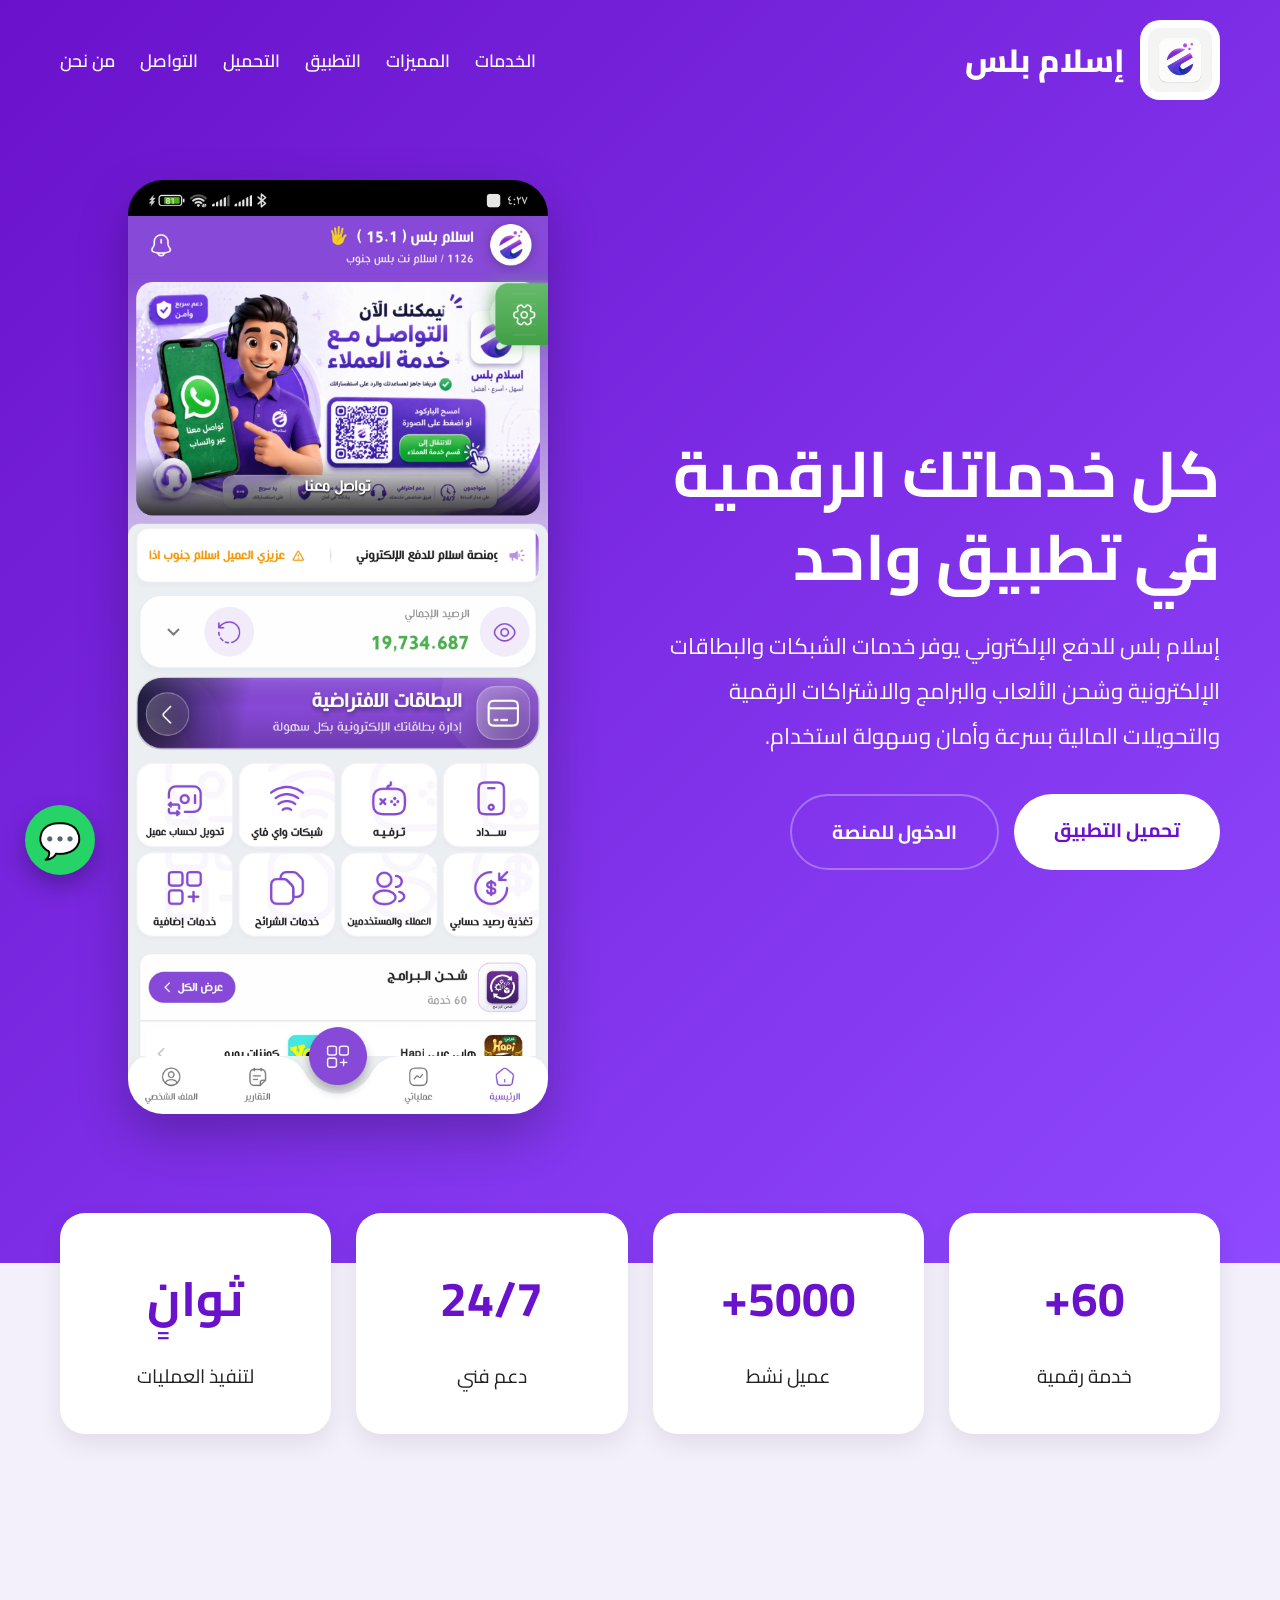
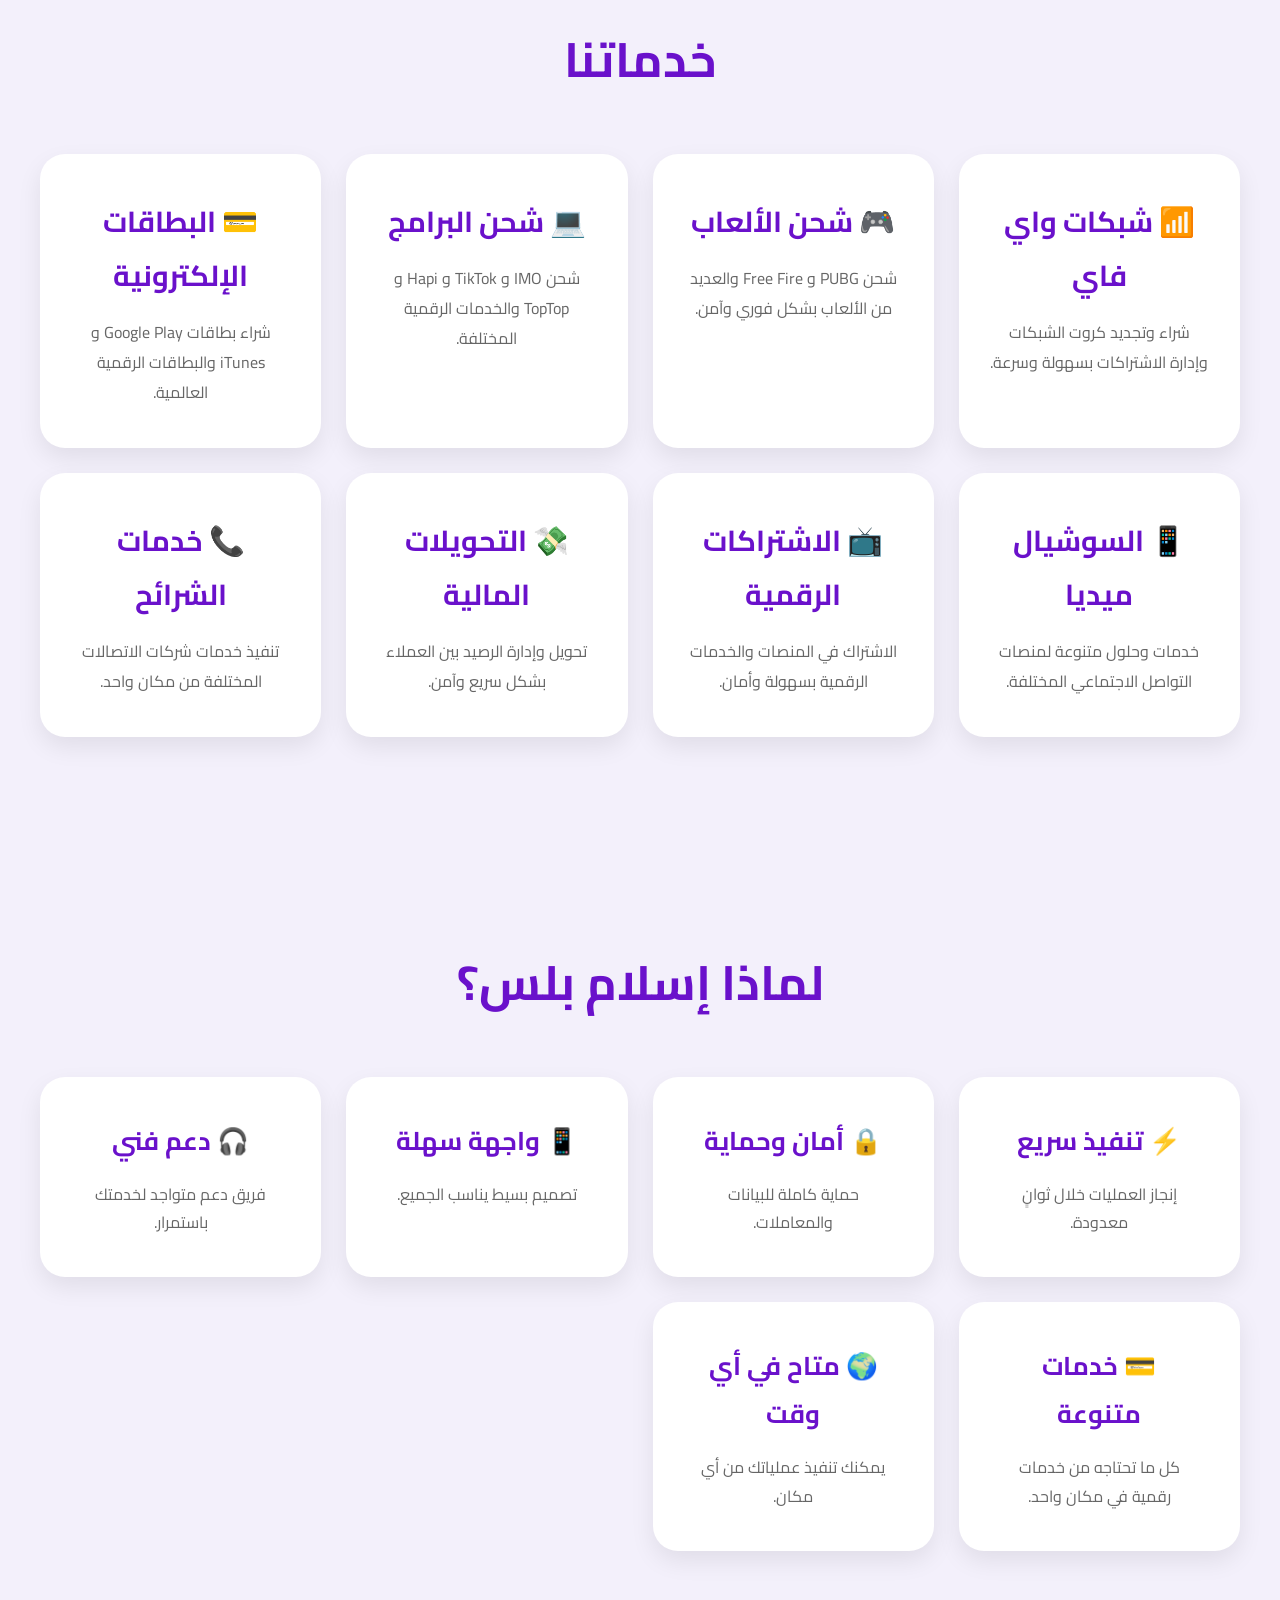
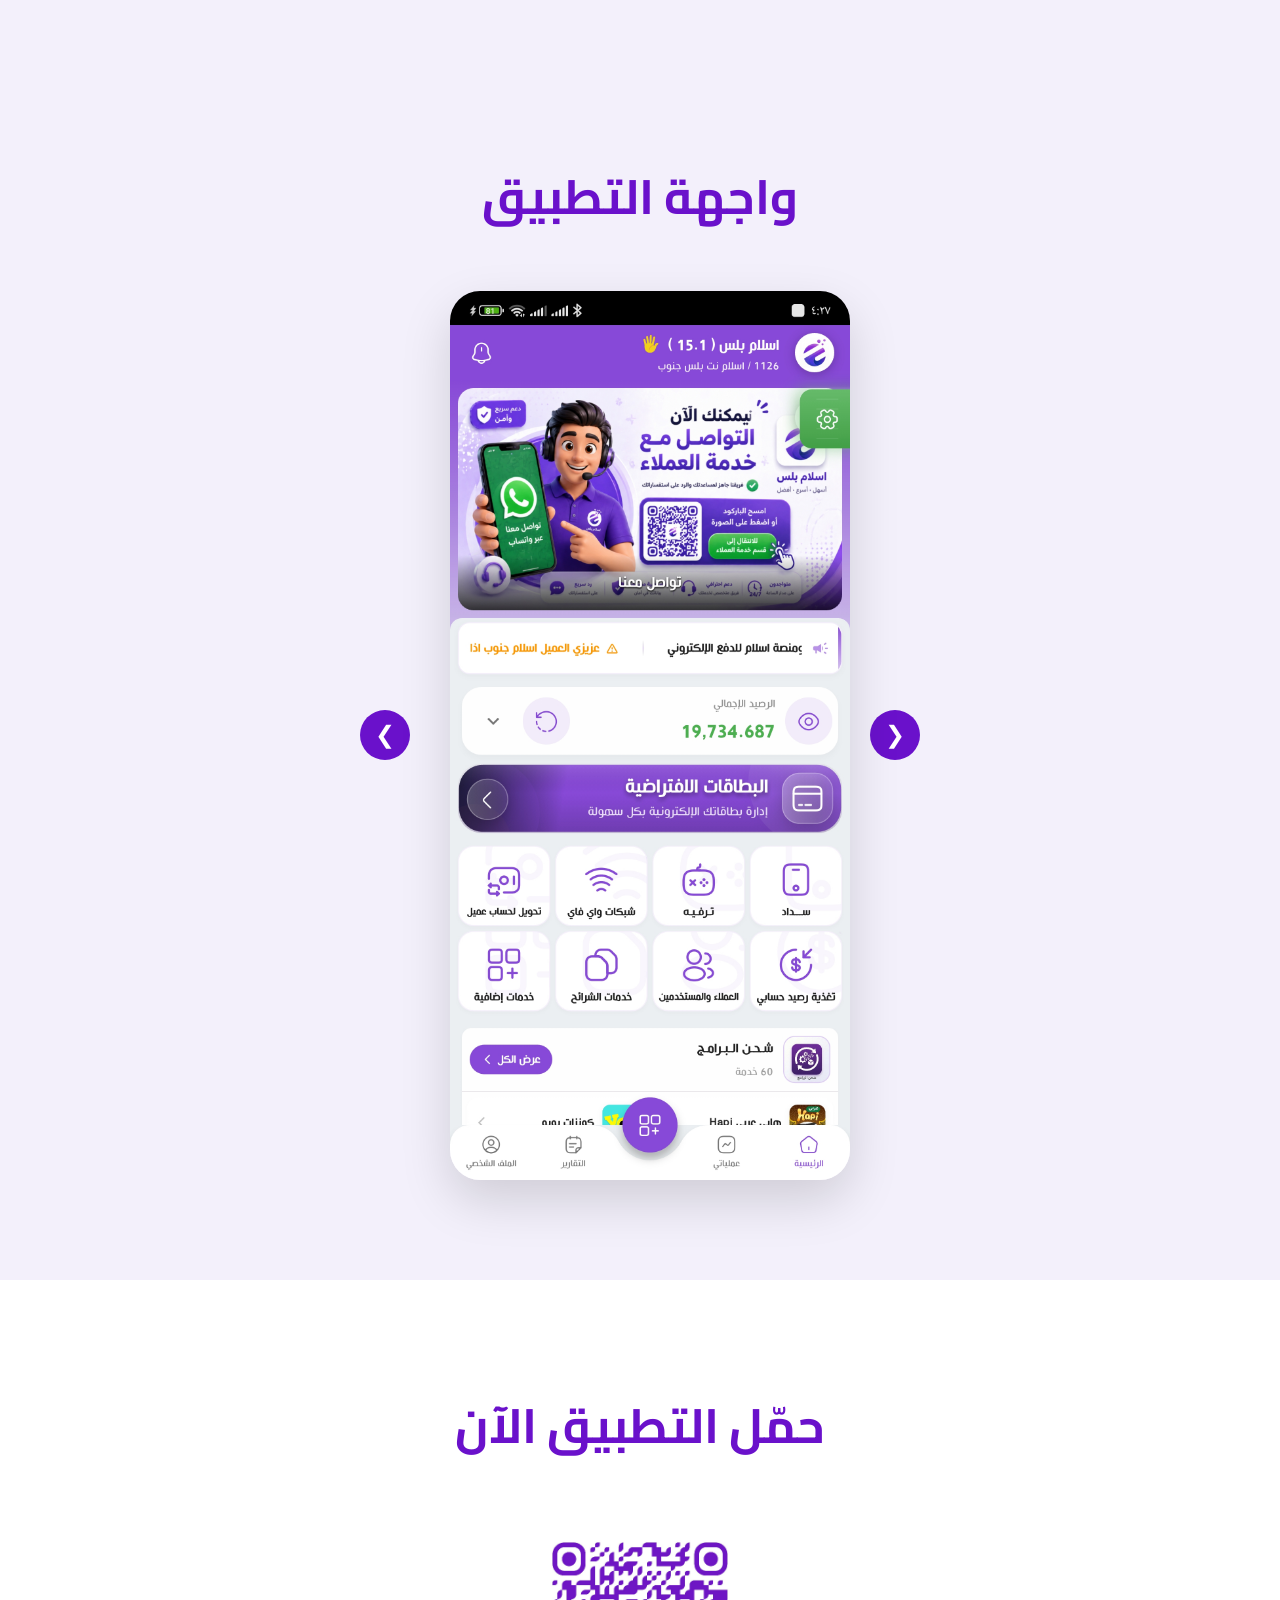
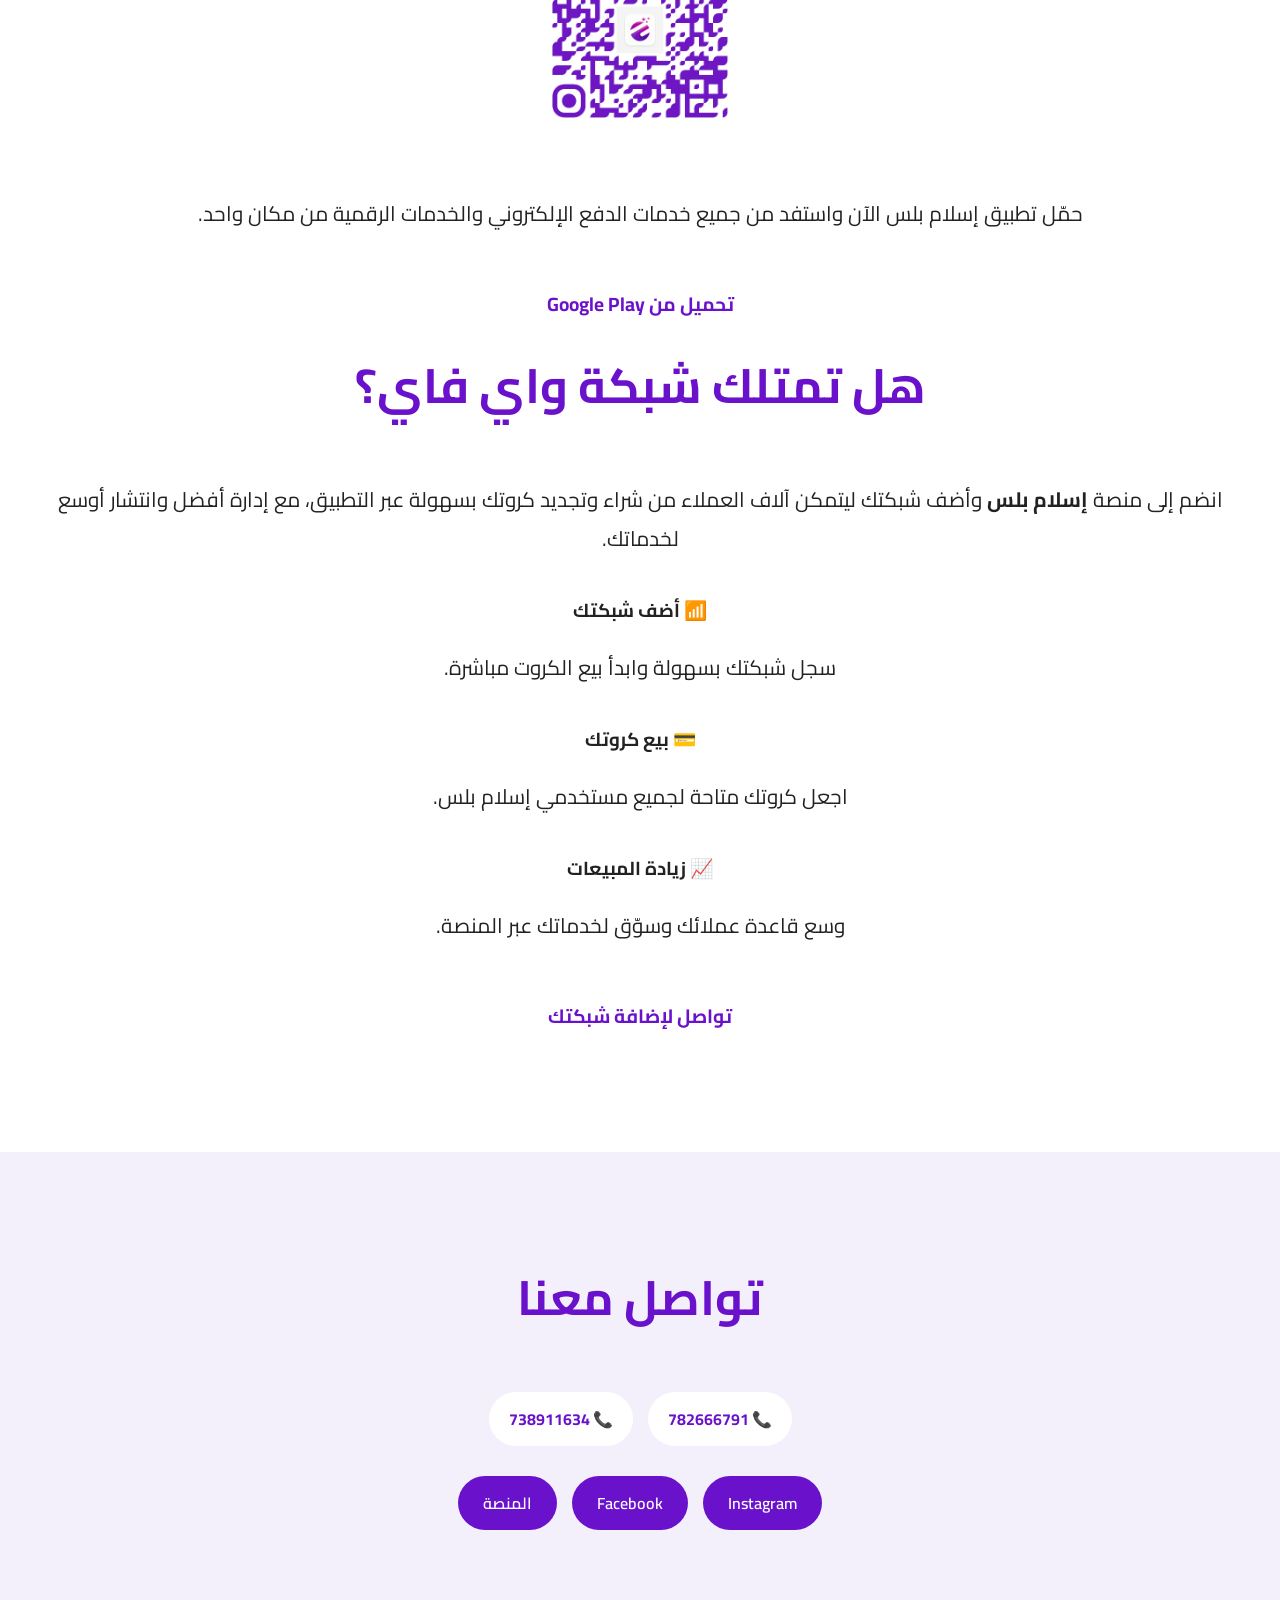
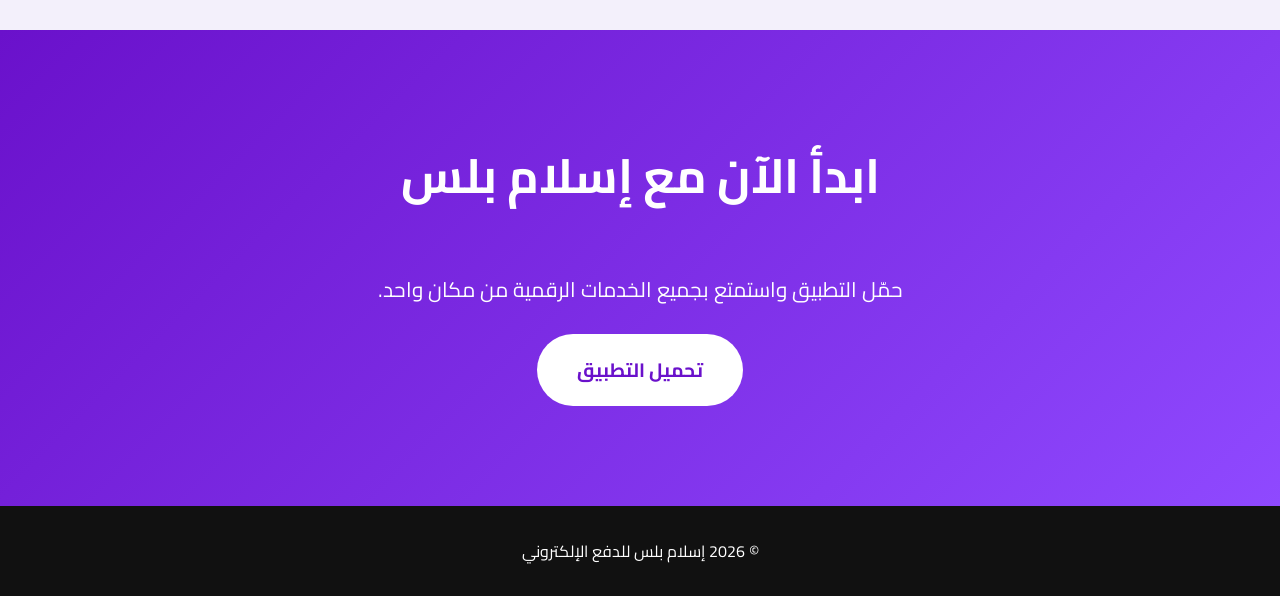
==== index.html @ 2eaf003a "Update index.html" ====
<!DOCTYPE html>
<html lang="ar" dir="rtl">

<head>

<meta charset="UTF-8">
<meta name="viewport" content="width=device-width, initial-scale=1.0">

<meta name="google-site-verification" content="VQF9m-vHKJ9sPBl_N6Oh6SOyro02t8KzLReoBAQgeXg" />

<title>إسلام بلس | الدفع الإلكتروني وشحن الألعاب والبطاقات الإلكترونية في اليمن</title>

<meta name="description" content="إسلام بلس للدفع الإلكتروني - تطبيق متكامل يوفر خدمات الدفع الإلكتروني، شحن الألعاب، البطاقات الإلكترونية، الواي فاي، الاشتراكات الرقمية، والتحويلات المالية بسرعة وأمان في اليمن.">

<meta name="keywords" content="إسلام بلس, اسلام بلس, الدفع الإلكتروني, شحن الألعاب, PUBG, Free Fire, بطاقات Google Play, بطاقات iTunes, بطاقات رقمية, واي فاي, خدمات الإنترنت, تحويل الأموال, اليمن, خدمات إلكترونية">

<meta name="author" content="Islam Plus">

<meta name="robots" content="index,follow,max-image-preview:large">

<meta name="theme-color" content="#6C2BD9">

<link rel="canonical" href="https://eslamnetplus.github.io/eslamplus-landing/">

<!-- Open Graph -->
<meta property="og:type" content="website">
<meta property="og:site_name" content="إسلام بلس">
<meta property="og:title" content="إسلام بلس للدفع الإلكتروني">
<meta property="og:description" content="كل خدماتك الرقمية في تطبيق واحد. شحن الألعاب، البطاقات الإلكترونية، الواي فاي، الاشتراكات الرقمية، والتحويلات المالية.">
<meta property="og:url" content="https://eslamnetplus.github.io/eslamplus-landing/">
<meta property="og:image" content="https://eslamnetplus.github.io/eslamplus-landing/assets/logo.png">
<meta property="og:locale" content="ar_YE">

<!-- Twitter -->
<meta name="twitter:card" content="summary_large_image">
<meta name="twitter:title" content="إسلام بلس للدفع الإلكتروني">
<meta name="twitter:description" content="كل خدماتك الرقمية في تطبيق واحد.">
<meta name="twitter:image" content="https://eslamnetplus.github.io/eslamplus-landing/assets/logo.png">

<link rel="icon" type="image/png" href="assets/logo.png">
<link rel="apple-touch-icon" href="assets/logo.png">

<!-- Fonts -->
<link rel="preconnect" href="https://fonts.googleapis.com">
<link rel="preconnect" href="https://fonts.gstatic.com" crossorigin>

<link href="https://fonts.googleapis.com/css2?family=Cairo:wght@300;400;600;700;800&display=swap" rel="stylesheet">

<link rel="stylesheet" href="style.css">

<!-- Structured Data -->
<script type="application/ld+json">
{
 "@context":"https://schema.org",
 "@type":"SoftwareApplication",
 "name":"إسلام بلس",
 "applicationCategory":"FinanceApplication",
 "operatingSystem":"Android",
 "url":"https://eslamnetplus.github.io/eslamplus-landing/",
 "downloadUrl":"https://play.google.com/store/apps/details?id=eslam.net.plus",
 "description":"تطبيق للدفع الإلكتروني يوفر خدمات الشبكات، شحن الألعاب، البطاقات الإلكترونية، الاشتراكات الرقمية، والتحويلات المالية.",
 "publisher":{
   "@type":"Organization",
   "name":"إسلام بلس"
 }
}
</script>

  </head>


<body>

<header class="hero">

<nav class="navbar">

<div class="logo-area">
<img src="assets/logo.png" alt="إسلام بلس">
<span>إسلام بلس</span>
</div>

<div class="menu">
<a href="#services">الخدمات</a>
<a href="#features">المميزات</a>
<a href="#screens">التطبيق</a>
<a href="#download">التحميل</a>
<a href="#contact">التواصل</a>
 <a href="about.html">من نحن</a>
</div>

</nav>

<div class="hero-content">

<div class="hero-text">

<h1>
كل خدماتك الرقمية
<br>
في تطبيق واحد
</h1>

<p>
إسلام بلس للدفع الإلكتروني يوفر خدمات الشبكات والبطاقات الإلكترونية
وشحن الألعاب والبرامج والاشتراكات الرقمية والتحويلات المالية
بسرعة وأمان وسهولة استخدام.
</p>

<div class="hero-buttons">

<a href="https://play.google.com/store/apps/details?id=eslam.net.plus"
target="_blank"
class="btn-primary">
تحميل التطبيق
</a>

<a href="https://eslamplus.nflow.tech"
target="_blank"
class="btn-secondary">
الدخول للمنصة
</a>

</div>

</div>

<div class="hero-image">
<img src="assets/app1.jpg" alt="إسلام بلس">
</div>

</div>

</header>

<section class="stats">

<div class="stat-box">
<h3>60+</h3>
<p>خدمة رقمية</p>
</div>

<div class="stat-box">
<h3>5000+</h3>
<p>عميل نشط</p>
</div>

<div class="stat-box">
<h3>24/7</h3>
<p>دعم فني</p>
</div>

<div class="stat-box">
<h3>ثوانٍ</h3>
<p>لتنفيذ العمليات</p>
</div>

</section>

<section id="services" class="services">

<h2>خدماتنا</h2>

<div class="cards">

<div class="card">
<h3>📶 شبكات واي فاي</h3>
<p>شراء وتجديد كروت الشبكات وإدارة الاشتراكات بسهولة وسرعة.</p>
</div>

<div class="card">
<h3>🎮 شحن الألعاب</h3>
<p>شحن PUBG و Free Fire والعديد من الألعاب بشكل فوري وآمن.</p>
</div>

<div class="card">
<h3>💻 شحن البرامج</h3>
<p>شحن IMO و TikTok و Hapi و TopTop والخدمات الرقمية المختلفة.</p>
</div>

<div class="card">
<h3>💳 البطاقات الإلكترونية</h3>
<p>شراء بطاقات Google Play و iTunes والبطاقات الرقمية العالمية.</p>
  </div>
  <div class="card">
<h3>📱 السوشيال ميديا</h3>
<p>
خدمات وحلول متنوعة لمنصات التواصل الاجتماعي المختلفة.
</p>
</div>

<div class="card">
<h3>📺 الاشتراكات الرقمية</h3>
<p>
الاشتراك في المنصات والخدمات الرقمية بسهولة وأمان.
</p>
</div>

<div class="card">
<h3>💸 التحويلات المالية</h3>
<p>
تحويل وإدارة الرصيد بين العملاء بشكل سريع وآمن.
</p>
</div>

<div class="card">
<h3>📞 خدمات الشرائح</h3>
<p>
تنفيذ خدمات شركات الاتصالات المختلفة من مكان واحد.
</p>
</div>

</div>

</section>

<section id="features" class="features">

<h2>لماذا إسلام بلس؟</h2>

<div class="feature-grid">

<div>
<h3>⚡ تنفيذ سريع</h3>
<p>إنجاز العمليات خلال ثوانٍ معدودة.</p>
</div>

<div>
<h3>🔒 أمان وحماية</h3>
<p>حماية كاملة للبيانات والمعاملات.</p>
</div>

<div>
<h3>📱 واجهة سهلة</h3>
<p>تصميم بسيط يناسب الجميع.</p>
</div>

<div>
<h3>🎧 دعم فني</h3>
<p>فريق دعم متواجد لخدمتك باستمرار.</p>
</div>

<div>
<h3>💳 خدمات متنوعة</h3>
<p>كل ما تحتاجه من خدمات رقمية في مكان واحد.</p>
</div>

<div>
<h3>🌍 متاح في أي وقت</h3>
<p>يمكنك تنفيذ عملياتك من أي مكان.</p>
</div>

</div>

</section>
<section id="screens" class="screens">

<h2>واجهة التطبيق</h2>

<div class="slider">

<button class="slide-btn prev">❮</button>

<div class="slides">

<img src="assets/app1.jpg" class="slide active" alt="1">

<img src="assets/app2.jpg" class="slide" alt="2">

<img src="assets/app3.jpg" class="slide" alt="3">

<img src="assets/app4.jpg" class="slide" alt="4">

<img src="assets/app5.jpg" class="slide" alt="5">

</div>

<button class="slide-btn next">❯</button>

</div>

</section>

<section id="download" class="download">

<h2>حمّل التطبيق الآن</h2>

<img src="assets/qr.png" alt="QR Code" class="qr">

<p>
حمّل تطبيق إسلام بلس الآن واستفد من جميع خدمات الدفع الإلكتروني
والخدمات الرقمية من مكان واحد.
</p>

<a
href="https://play.google.com/store/apps/details?id=eslam.net.plus"
target="_blank"
class="btn-primary">

تحميل من Google Play

</a>

 <section class="network-owners">

    <div class="container">

        <h2>هل تمتلك شبكة واي فاي؟</h2>

        <p>
            انضم إلى منصة <strong>إسلام بلس</strong> وأضف شبكتك ليتمكن آلاف العملاء من
            شراء وتجديد كروتك بسهولة عبر التطبيق، مع إدارة أفضل وانتشار أوسع لخدماتك.
        </p>

        <div class="network-features">

            <div class="feature-card">
                <h3>📶 أضف شبكتك</h3>
                <p>سجل شبكتك بسهولة وابدأ بيع الكروت مباشرة.</p>
            </div>

            <div class="feature-card">
                <h3>💳 بيع كروتك</h3>
                <p>اجعل كروتك متاحة لجميع مستخدمي إسلام بلس.</p>
            </div>

            <div class="feature-card">
                <h3>📈 زيادة المبيعات</h3>
                <p>وسع قاعدة عملائك وسوّق لخدماتك عبر المنصة.</p>
            </div>

        </div>

        <a href="https://wa.me/967782666791" class="btn-primary" target="_blank">
            تواصل لإضافة شبكتك
        </a>

    </div>

 </section>

</section>

<section id="contact" class="contact">

<h2>تواصل معنا</h2>

<div class="phones">

<a href="tel:782666791">
📞 782666791
</a>

<a href="tel:738911634">
📞 738911634
</a>

</div>

<div class="socials">

<a href="https://www.instagram.com/eslamnet_plus" target="_blank">
Instagram
</a>

<a href="https://www.facebook.com/share/p/1EH4Koy3Zr/" target="_blank">
Facebook
</a>

<a href="https://eslamplus.nflow.tech" target="_blank">
المنصة
</a>

</div>

  </section>
  <section class="cta">

<h2>ابدأ الآن مع إسلام بلس</h2>

<p>
حمّل التطبيق واستمتع بجميع الخدمات الرقمية من مكان واحد.
</p>

<a
href="https://play.google.com/store/apps/details?id=eslam.net.plus"
target="_blank"
class="btn-primary">

تحميل التطبيق

</a>

</section>

<footer>

<p>
© 2026 إسلام بلس للدفع الإلكتروني
</p>

</footer>

<a
href="https://wa.me/967782666791"
target="_blank"
class="whatsapp-float">

💬

</a>

<script src="script.js"></script>

</body>

</html>
---- style.css ----
*{
margin:0;
padding:0;
box-sizing:border-box;
scroll-behavior:smooth;
}

body{
font-family:'Cairo',sans-serif;
background:#f3f0fb;
color:#222;
overflow-x:hidden;
}

a{
text-decoration:none;
}

.hero{
background:linear-gradient(135deg,#6a11cb,#8f49ff);
color:white;
padding-bottom:80px;
}

.navbar{
max-width:1200px;
margin:auto;
padding:20px;
display:flex;
justify-content:space-between;
align-items:center;
flex-wrap:wrap;
}

.logo-area{
display:flex;
align-items:center;
gap:15px;
}

.logo-area img{
width:80px;
height:80px;
border-radius:20px;
background:white;
padding:8px;
}

.logo-area span{
font-size:2rem;
font-weight:800;
color:#ffffff;
display:block;
}

.menu{
display:flex;
gap:25px;
flex-wrap:wrap;
}

.menu a{
color:white;
font-size:1.1rem;
font-weight:600;
transition:.3s;
}

.menu a:hover{
opacity:.8;
}

.hero-content{
max-width:1200px;
margin:auto;
padding:60px 20px;
display:grid;
grid-template-columns:1fr 1fr;
align-items:center;
gap:50px;
}

.hero-text h1{
font-size:4rem;
line-height:1.3;
margin-bottom:25px;
}

.hero-text p{
font-size:1.4rem;
line-height:2;
margin-bottom:35px;
}

.hero-buttons{
display:flex;
gap:15px;
flex-wrap:wrap;
}

.btn-primary{
background:white;
color:#6a11cb;
padding:18px 40px;
border-radius:50px;
font-size:1.2rem;
font-weight:700;
display:inline-block;
transition:.3s;
}

.btn-primary:hover{
transform:translateY(-3px);
}

.btn-secondary{
border:2px solid rgba(255,255,255,.3);
color:white;
padding:18px 40px;
border-radius:50px;
font-size:1.2rem;
font-weight:700;
display:inline-block;
}

.hero-image{
text-align:center;
}

.hero-image img{
width:100%;
max-width:420px;
border-radius:35px;
box-shadow:0 20px 50px rgba(0,0,0,.25);
}
.stats{
max-width:1200px;
margin:-50px auto 80px;
padding:0 20px;
display:grid;
grid-template-columns:repeat(4,1fr);
gap:25px;
}

.stat-box{
background:white;
padding:40px;
text-align:center;
border-radius:25px;
box-shadow:0 10px 25px rgba(0,0,0,.08);
}

.stat-box h3{
font-size:3rem;
color:#6a11cb;
margin-bottom:15px;
}

.stat-box p{
font-size:1.2rem;
}

.services,
.features,
.screens,
.download,
.contact,
.cta{
padding:100px 20px;
}

.services h2,
.features h2,
.screens h2,
.download h2,
.contact h2,
.cta h2{
text-align:center;
font-size:3rem;
color:#6a11cb;
margin-bottom:50px;
}

.cards{
max-width:1200px;
margin:auto;
display:grid;
grid-template-columns:repeat(auto-fit,minmax(260px,1fr));
gap:25px;
}

.card{
background:white;
padding:40px 30px;
border-radius:25px;
text-align:center;
box-shadow:0 10px 25px rgba(0,0,0,.08);
transition:.3s;
}

.card:hover{
transform:translateY(-10px);
}

.card h3{
font-size:1.8rem;
color:#6a11cb;
margin-bottom:15px;
}

.card p{
font-size:1rem;
line-height:1.9;
color:#666;
}

.feature-grid{
max-width:1200px;
margin:auto;
display:grid;
grid-template-columns:repeat(auto-fit,minmax(250px,1fr));
gap:25px;
}

.feature-grid div{
background:white;
padding:40px;
border-radius:25px;
text-align:center;
box-shadow:0 10px 25px rgba(0,0,0,.08);
}

.feature-grid h3{
font-size:1.6rem;
margin-bottom:15px;
color:#6a11cb;
}

.feature-grid p{
font-size:1rem;
line-height:1.8;
color:#666;
}

.screens{
text-align:center;
}

.screens img{
width:100%;
max-width:400px;
border-radius:30px;
box-shadow:0 20px 50px rgba(0,0,0,.15);
opacity:1;
transform:none;
   }.download{
text-align:center;
background:white;
}

.download p{
font-size:1.3rem;
margin:20px 0 35px;
}

.qr{
width:220px;
margin-bottom:25px;
}

.contact{
text-align:center;
}

.contact p{
font-size:1.5rem;
margin-bottom:10px;
}

.socials{
margin-top:30px;
display:flex;
justify-content:center;
gap:15px;
flex-wrap:wrap;
}

.socials a{
background:#6a11cb;
color:white;
padding:12px 25px;
border-radius:30px;
font-weight:600;
transition:.3s;
}

.socials a:hover{
transform:translateY(-3px);
}

.cta{
background:linear-gradient(135deg,#6a11cb,#8f49ff);
color:white;
text-align:center;
}

.cta h2{
color:white;
}

.cta p{
font-size:1.3rem;
margin:25px auto;
max-width:700px;
}

footer{
background:#111;
color:white;
text-align:center;
padding:30px;
}

.whatsapp-float{
position:fixed;
bottom:25px;
left:25px;
width:70px;
height:70px;
background:#25d366;
color:white;
font-size:35px;
display:flex;
align-items:center;
justify-content:center;
border-radius:50%;
box-shadow:0 10px 25px rgba(0,0,0,.3);
z-index:999;
}

/* تم تعطيل إخفاء العناصر مؤقتاً */

.card,
.stat-box,
.feature-grid div{
opacity:1;
transform:none;
transition:.7s;
}

.show{
opacity:1;
transform:none;
}

/* زر العودة للأعلى */

#backToTop{
position:fixed;
right:20px;
bottom:20px;
width:55px;
height:55px;
border:none;
border-radius:50%;
background:#6a11cb;
color:white;
font-size:24px;
cursor:pointer;
display:none;
align-items:center;
justify-content:center;
box-shadow:0 10px 20px rgba(0,0,0,.2);
z-index:9999;
}

/* الجوال */

@media(max-width:768px){

.navbar{
justify-content:center;
gap:20px;
}

.menu{
justify-content:center;
}

.hero-content{
grid-template-columns:1fr;
text-align:center;
}

.hero-text h1{
font-size:2.8rem;
}

.hero-text p{
font-size:1.2rem;
}

.hero-buttons{
justify-content:center;
}

.stats{
grid-template-columns:1fr;
margin-top:40px;
}

.services h2,
.features h2,
.screens h2,
.download h2,
.contact h2,
.cta h2{
font-size:2.3rem;
}

.logo-area span{
font-size:1.8rem;
}

.whatsapp-float{
width:60px;
height:60px;
font-size:30px;
}

                           }
.slider{
display:flex;
align-items:center;
justify-content:center;
gap:20px;
margin-top:30px;
}

.slides{
position:relative;
width:100%;
max-width:420px;
}

.slide{
display:none;
width:100%;
border-radius:30px;
box-shadow:0 20px 50px rgba(0,0,0,.15);
}

.slide.active{
display:block;
}

.slide-btn{
width:50px;
height:50px;
border:none;
border-radius:50%;
background:#6a11cb;
color:white;
font-size:24px;
cursor:pointer;
}

.slide-btn:hover{
opacity:.9;
}
.phones{
display:flex;
justify-content:center;
gap:15px;
flex-wrap:wrap;
margin:20px 0;
}

.phones a{
background:white;
color:#6a11cb;
padding:12px 20px;
border-radius:30px;
font-weight:700;
text-decoration:none;
}
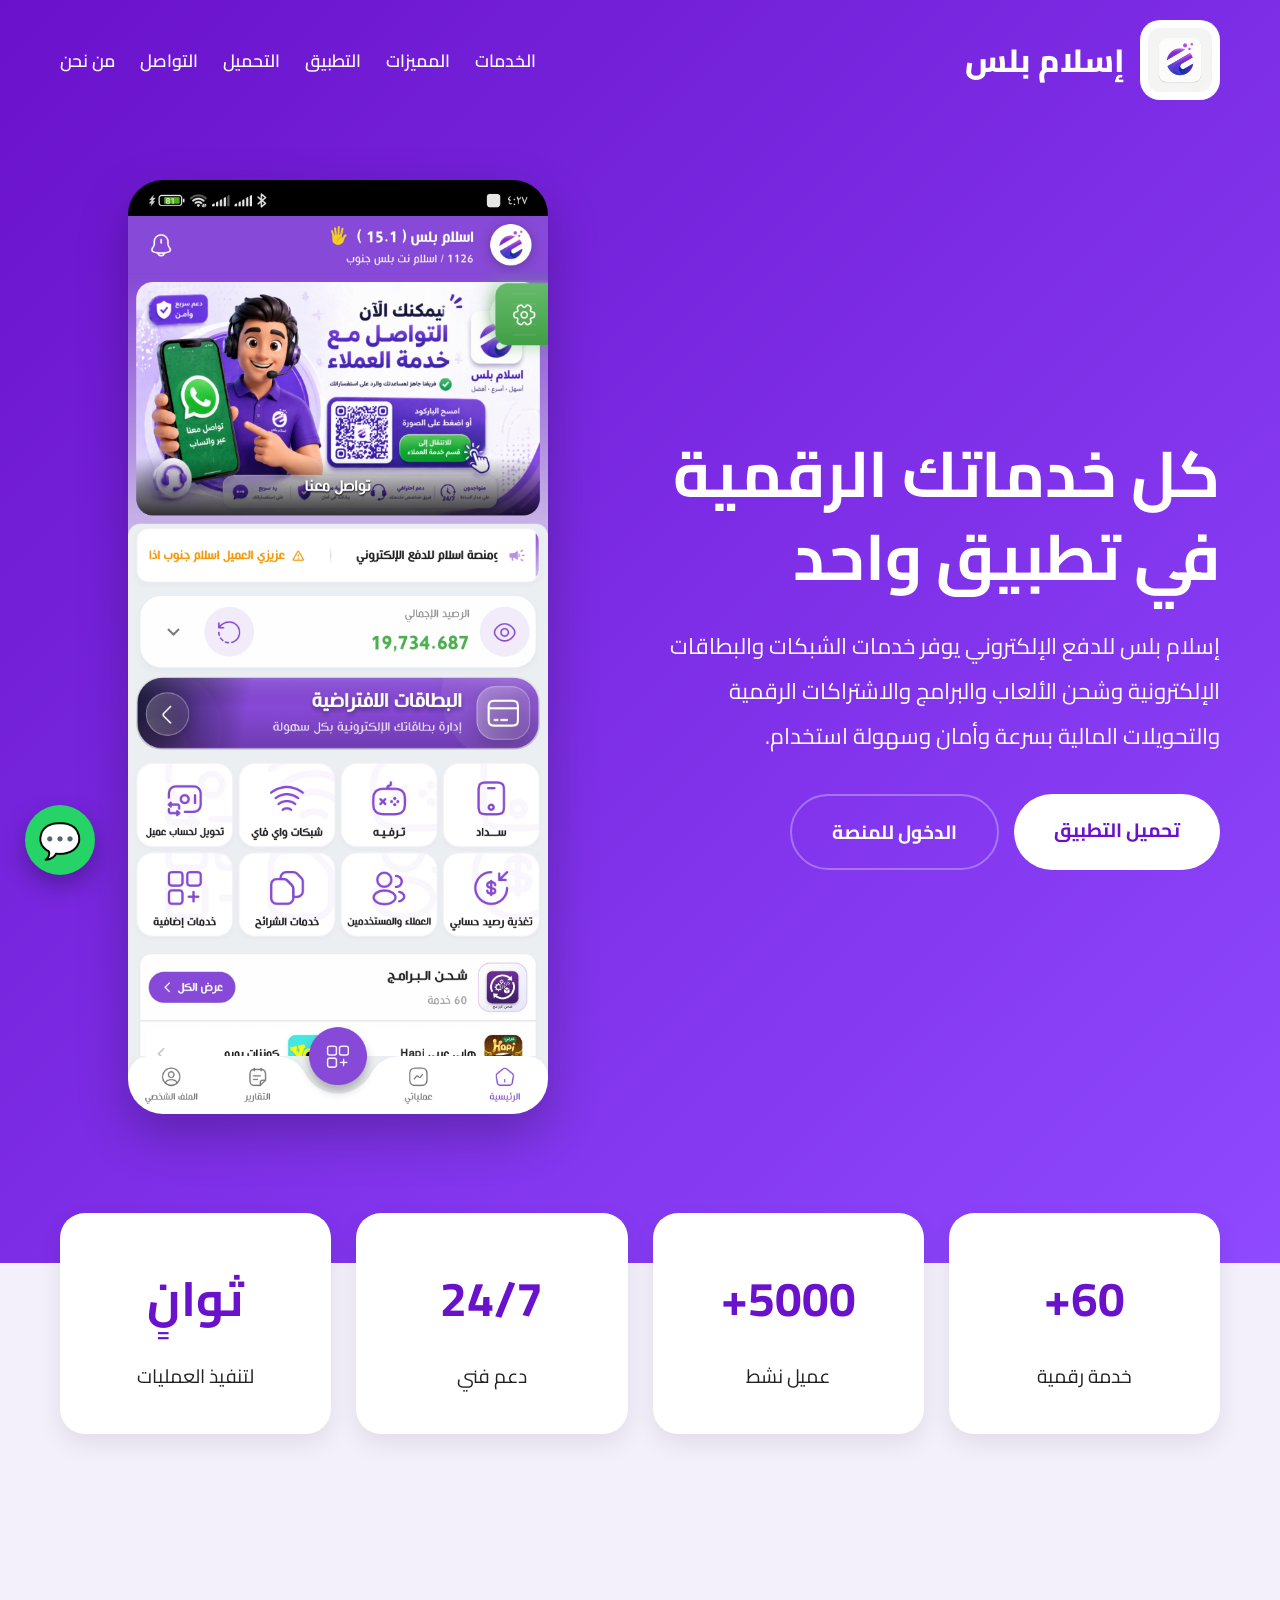
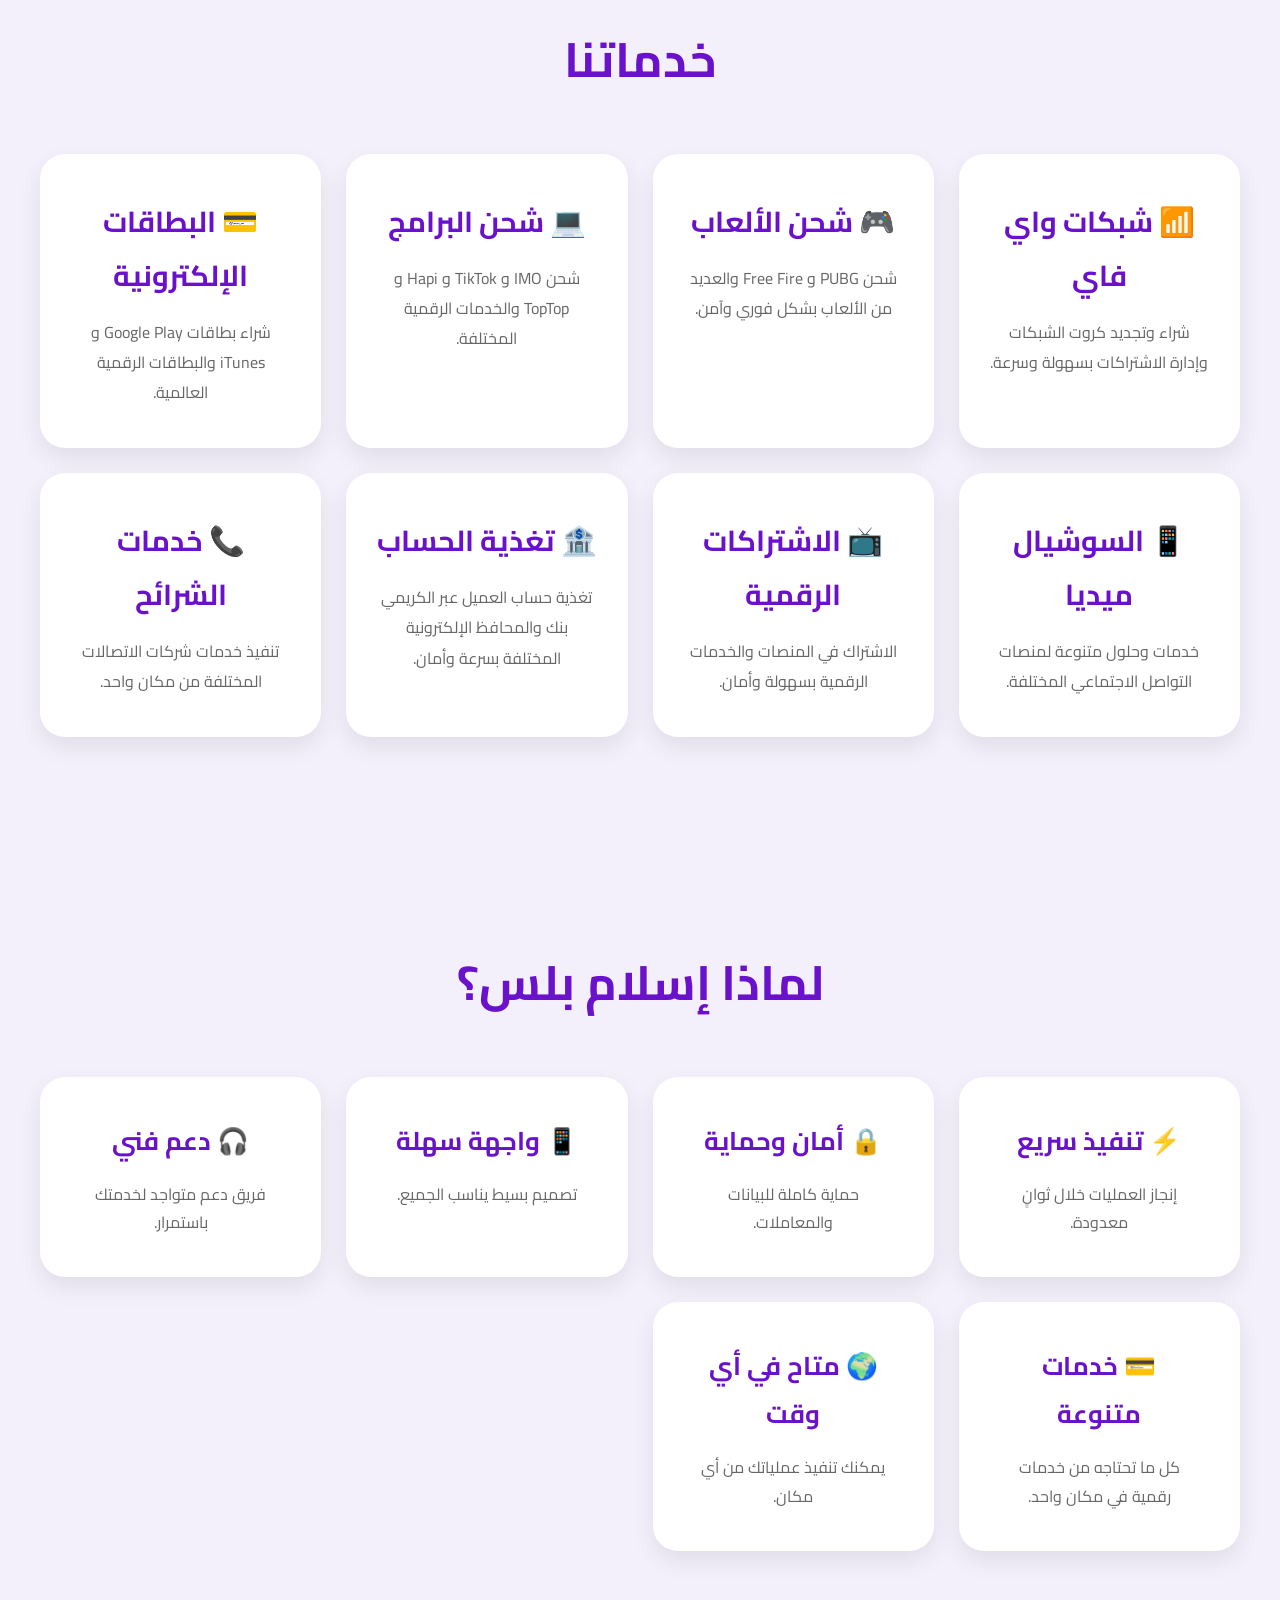
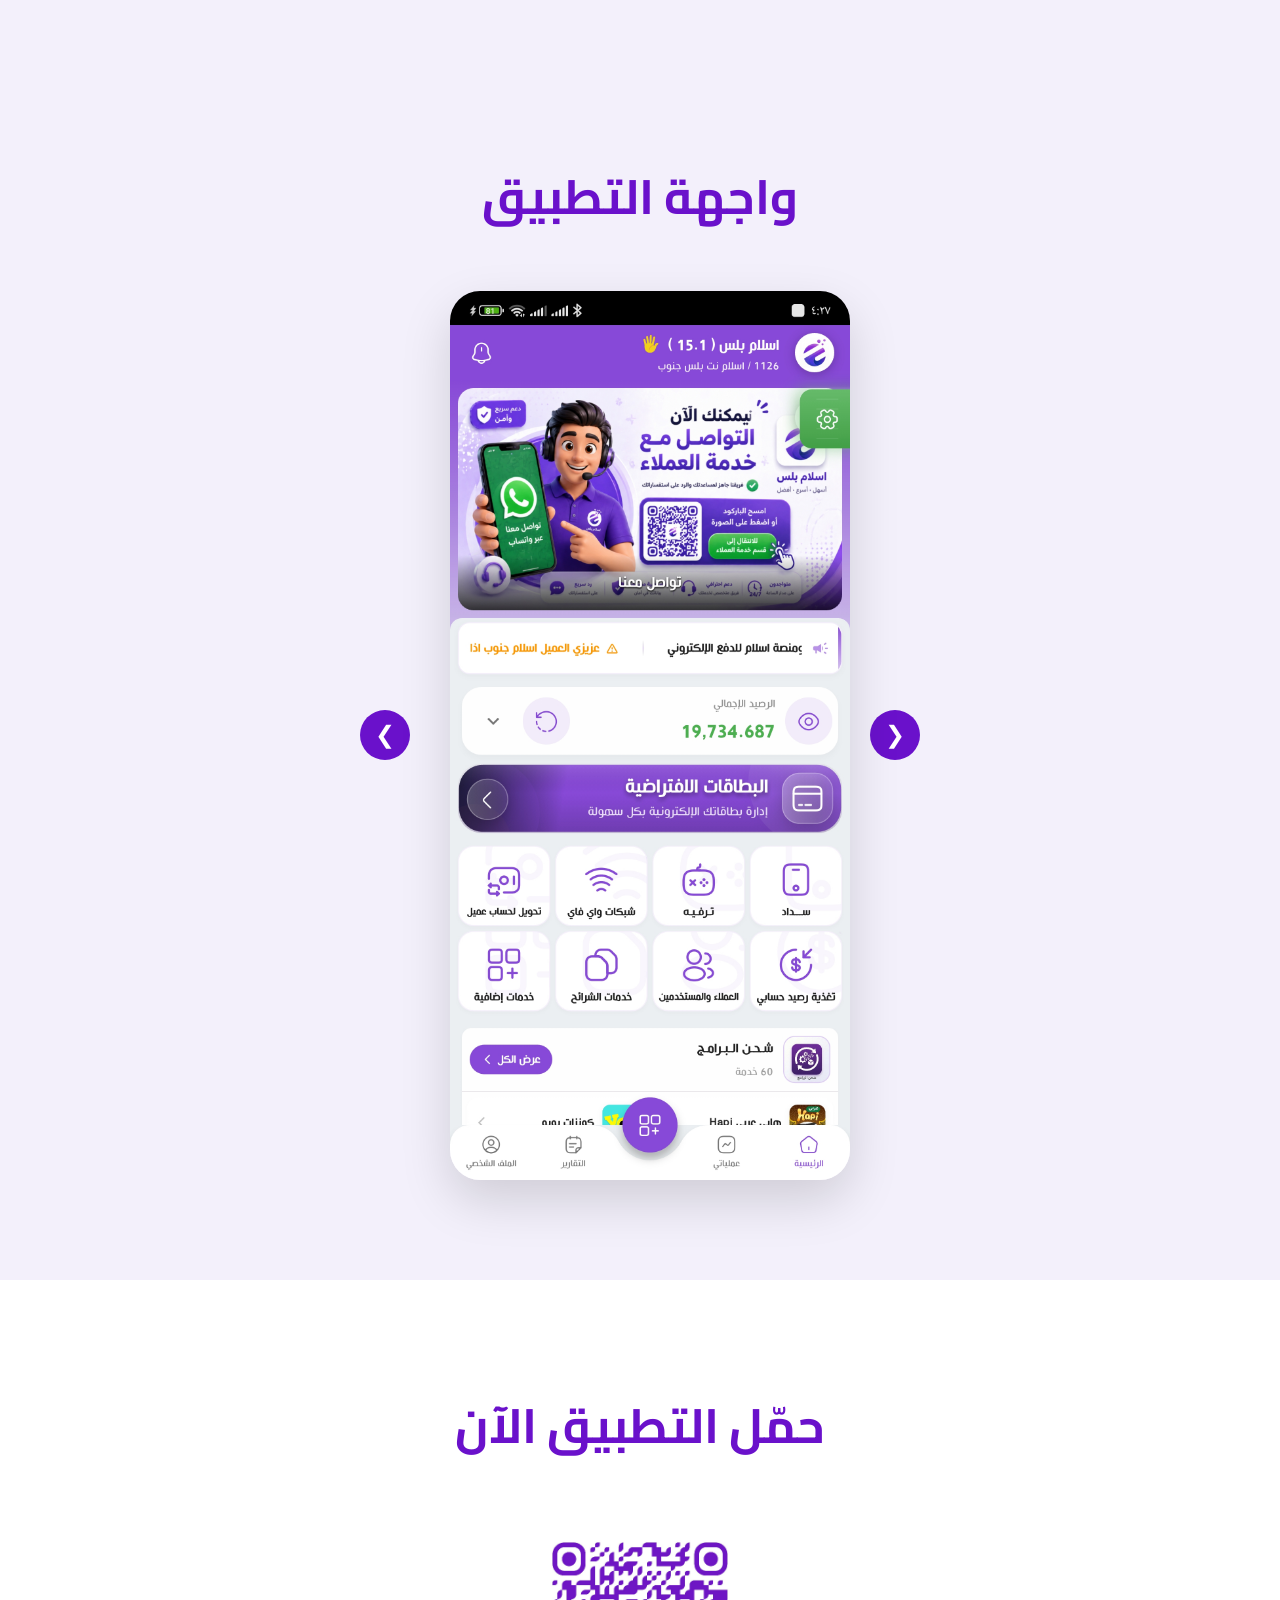
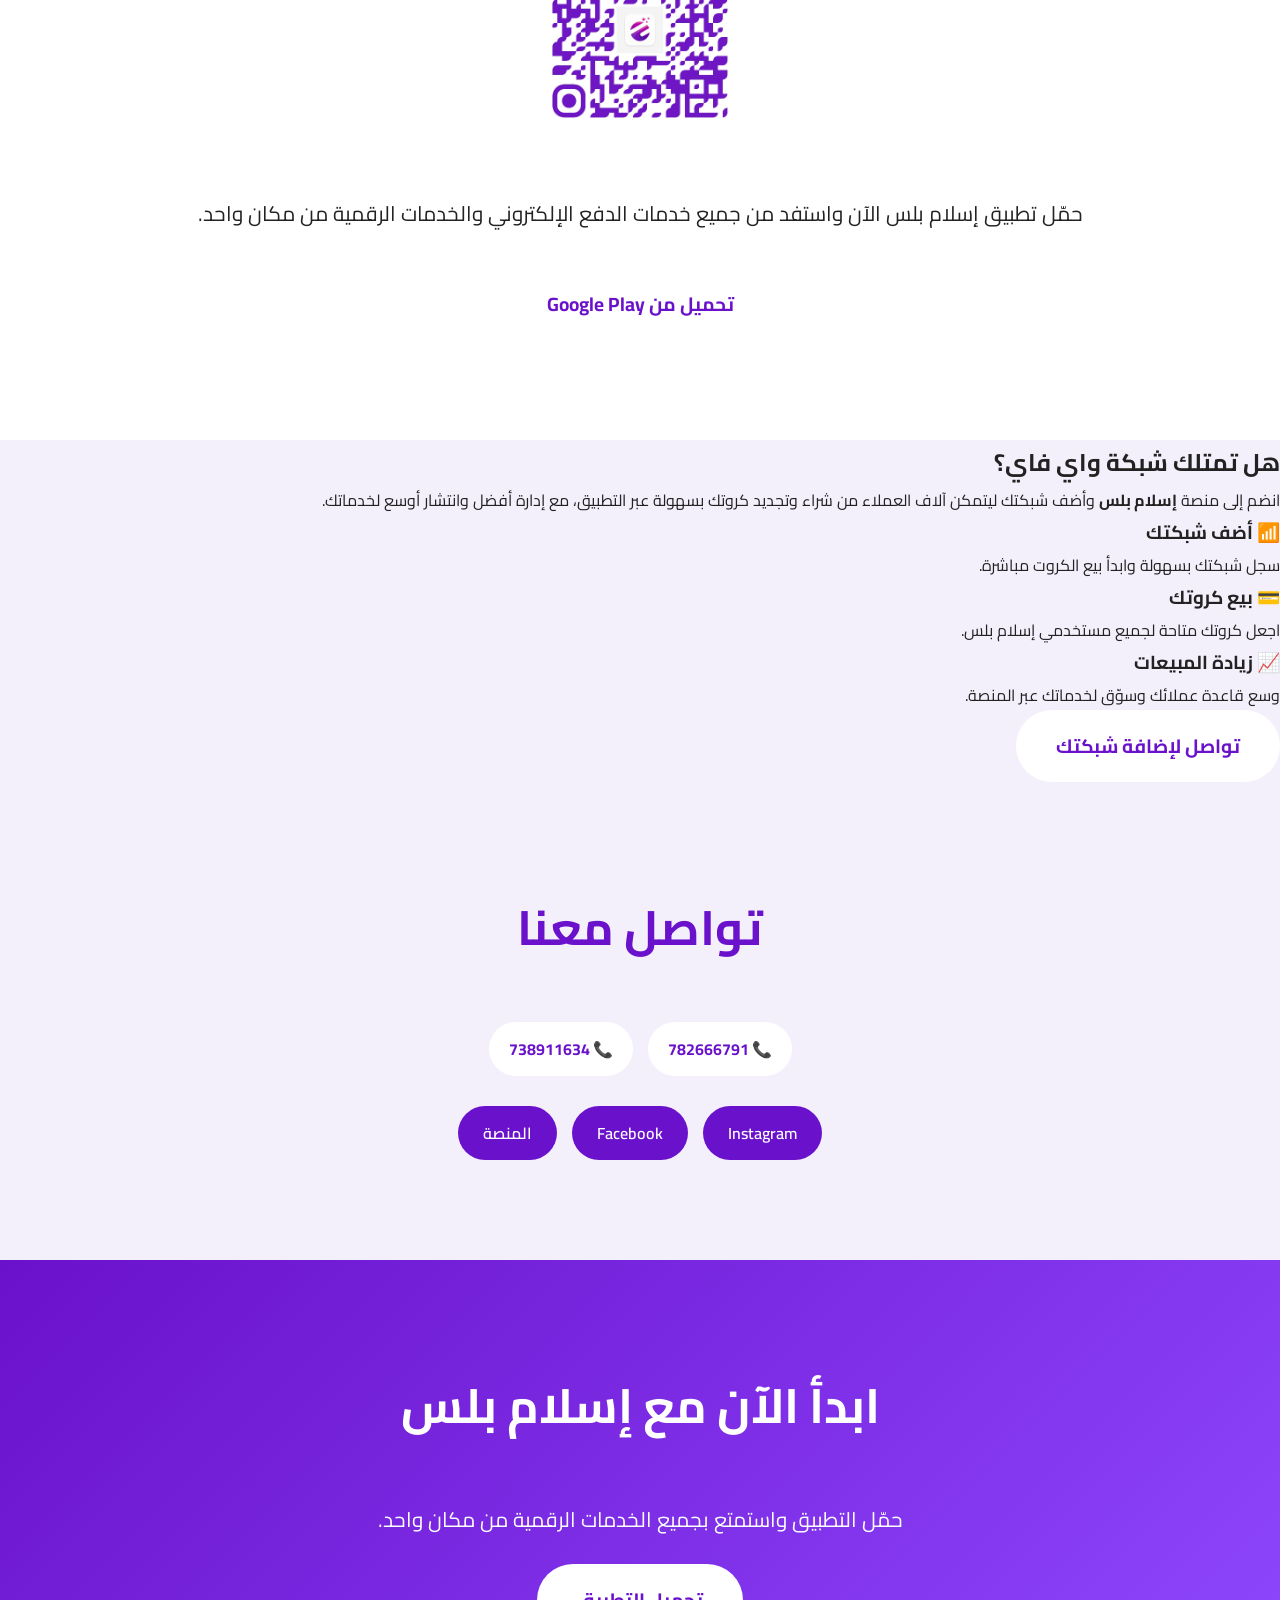
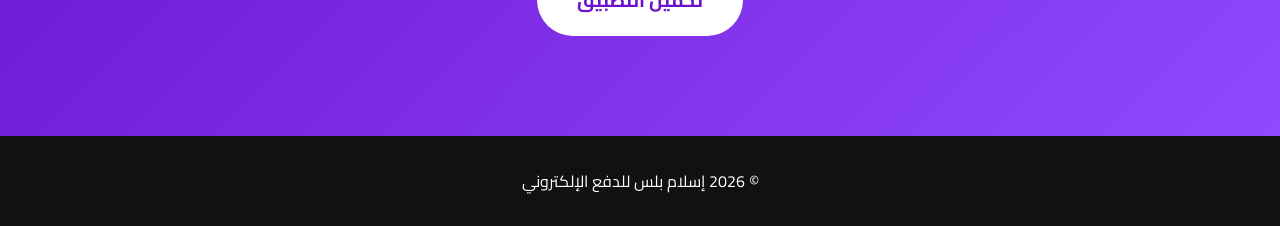
==== commit 3b564828: "Update index.html" ====
--- a/index.html
+++ b/index.html
@@ -197,9 +197,9 @@
 </div>
 
 <div class="card">
-<h3>💸 التحويلات المالية</h3>
-<p>
-تحويل وإدارة الرصيد بين العملاء بشكل سريع وآمن.
+ <h3>🏦 تغذية الحساب</h3>
+<p>
+تغذية حساب العميل عبر الكريمي بنك والمحافظ الإلكترونية المختلفة بسرعة وأمان.
 </p>
 </div>
 
@@ -300,6 +300,7 @@
 تحميل من Google Play
 
 </a>
+</section>
 
  <section class="network-owners">
 
@@ -339,8 +340,6 @@
 
  </section>
 
-</section>
-
 <section id="contact" class="contact">
 
 <h2>تواصل معنا</h2>
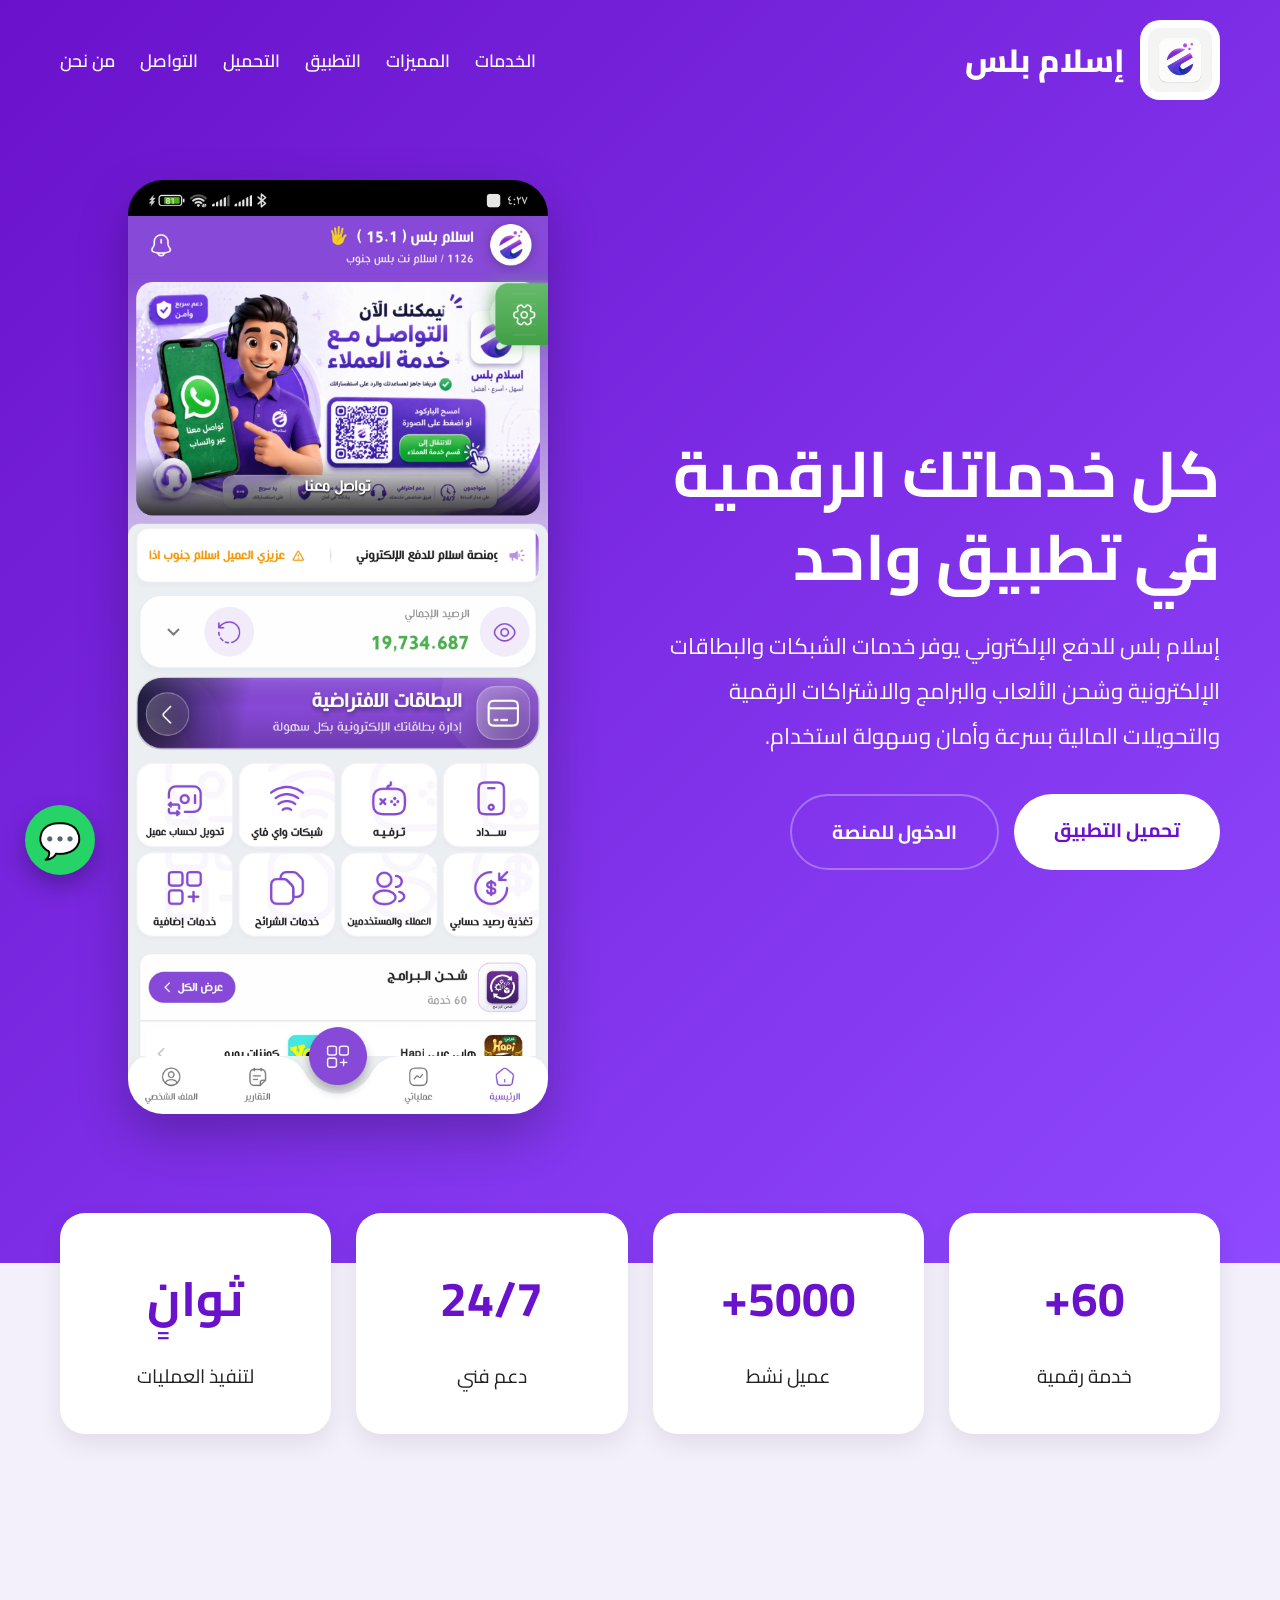
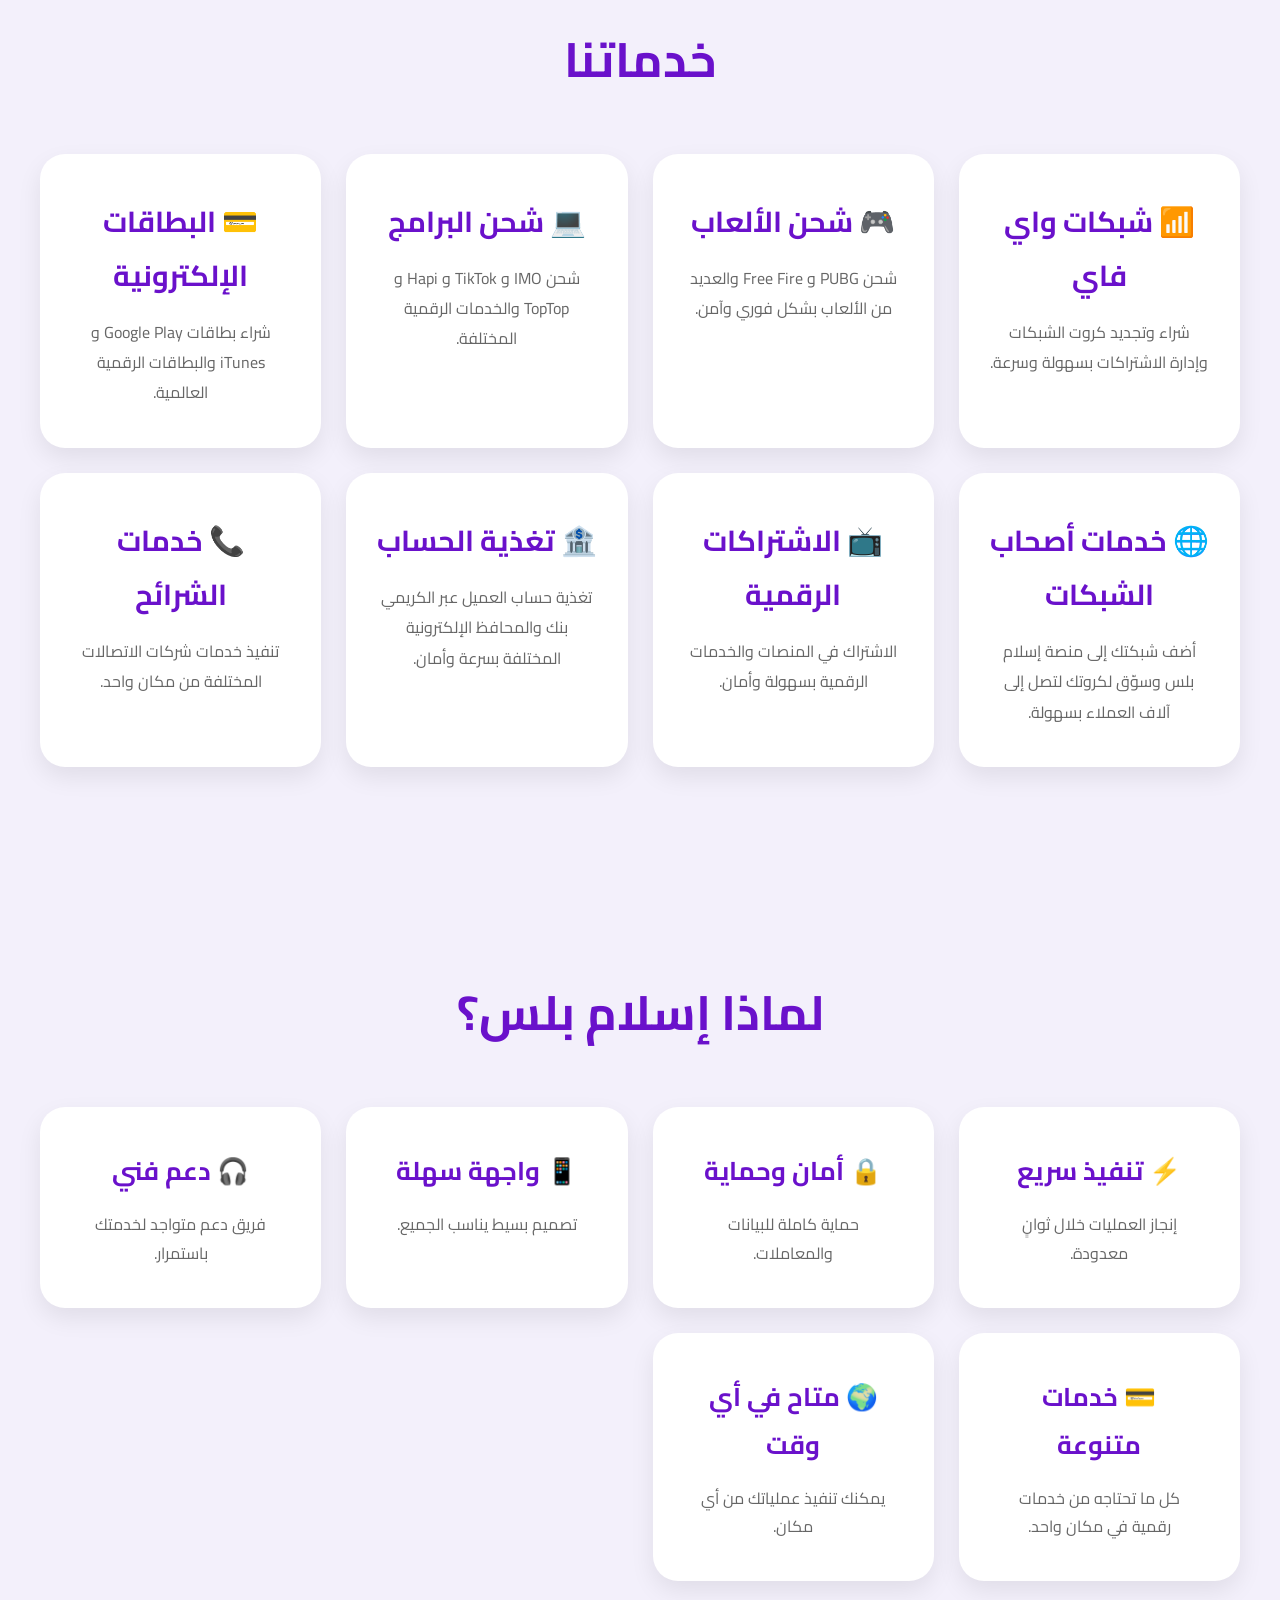
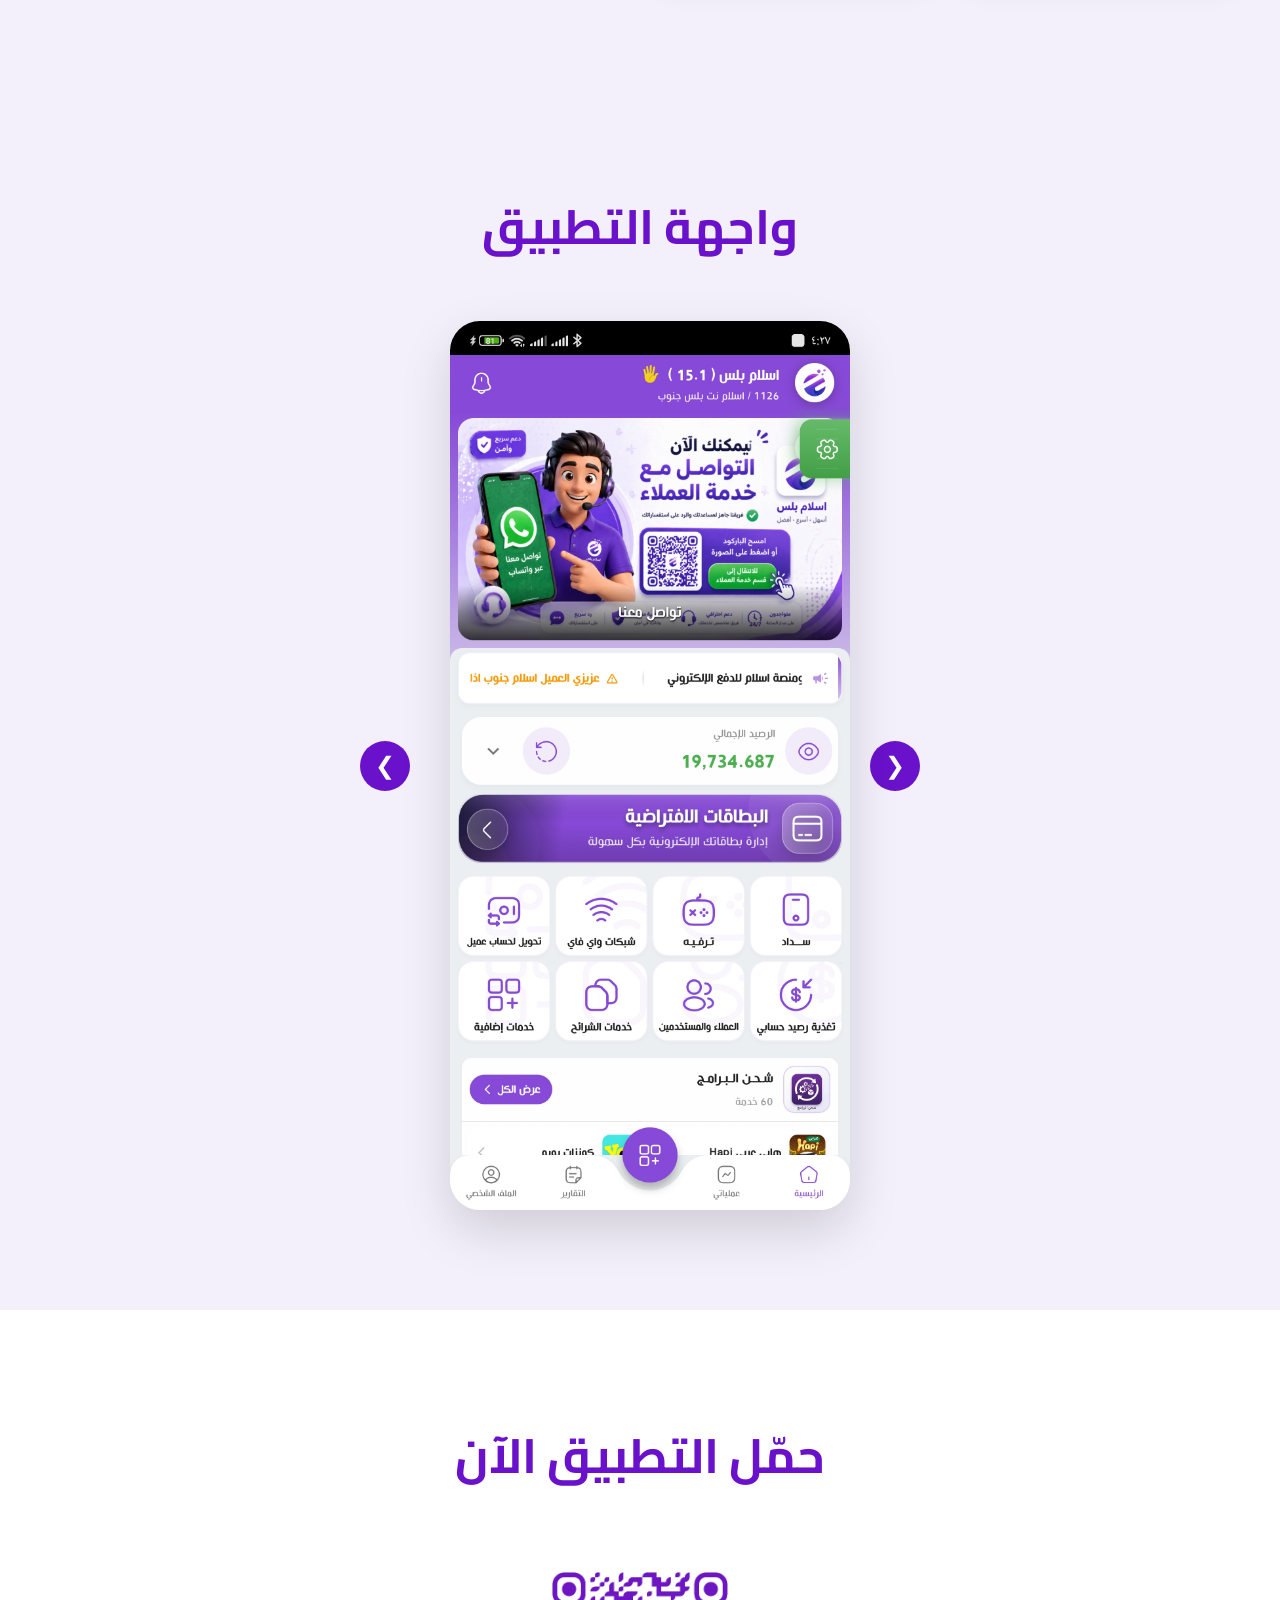
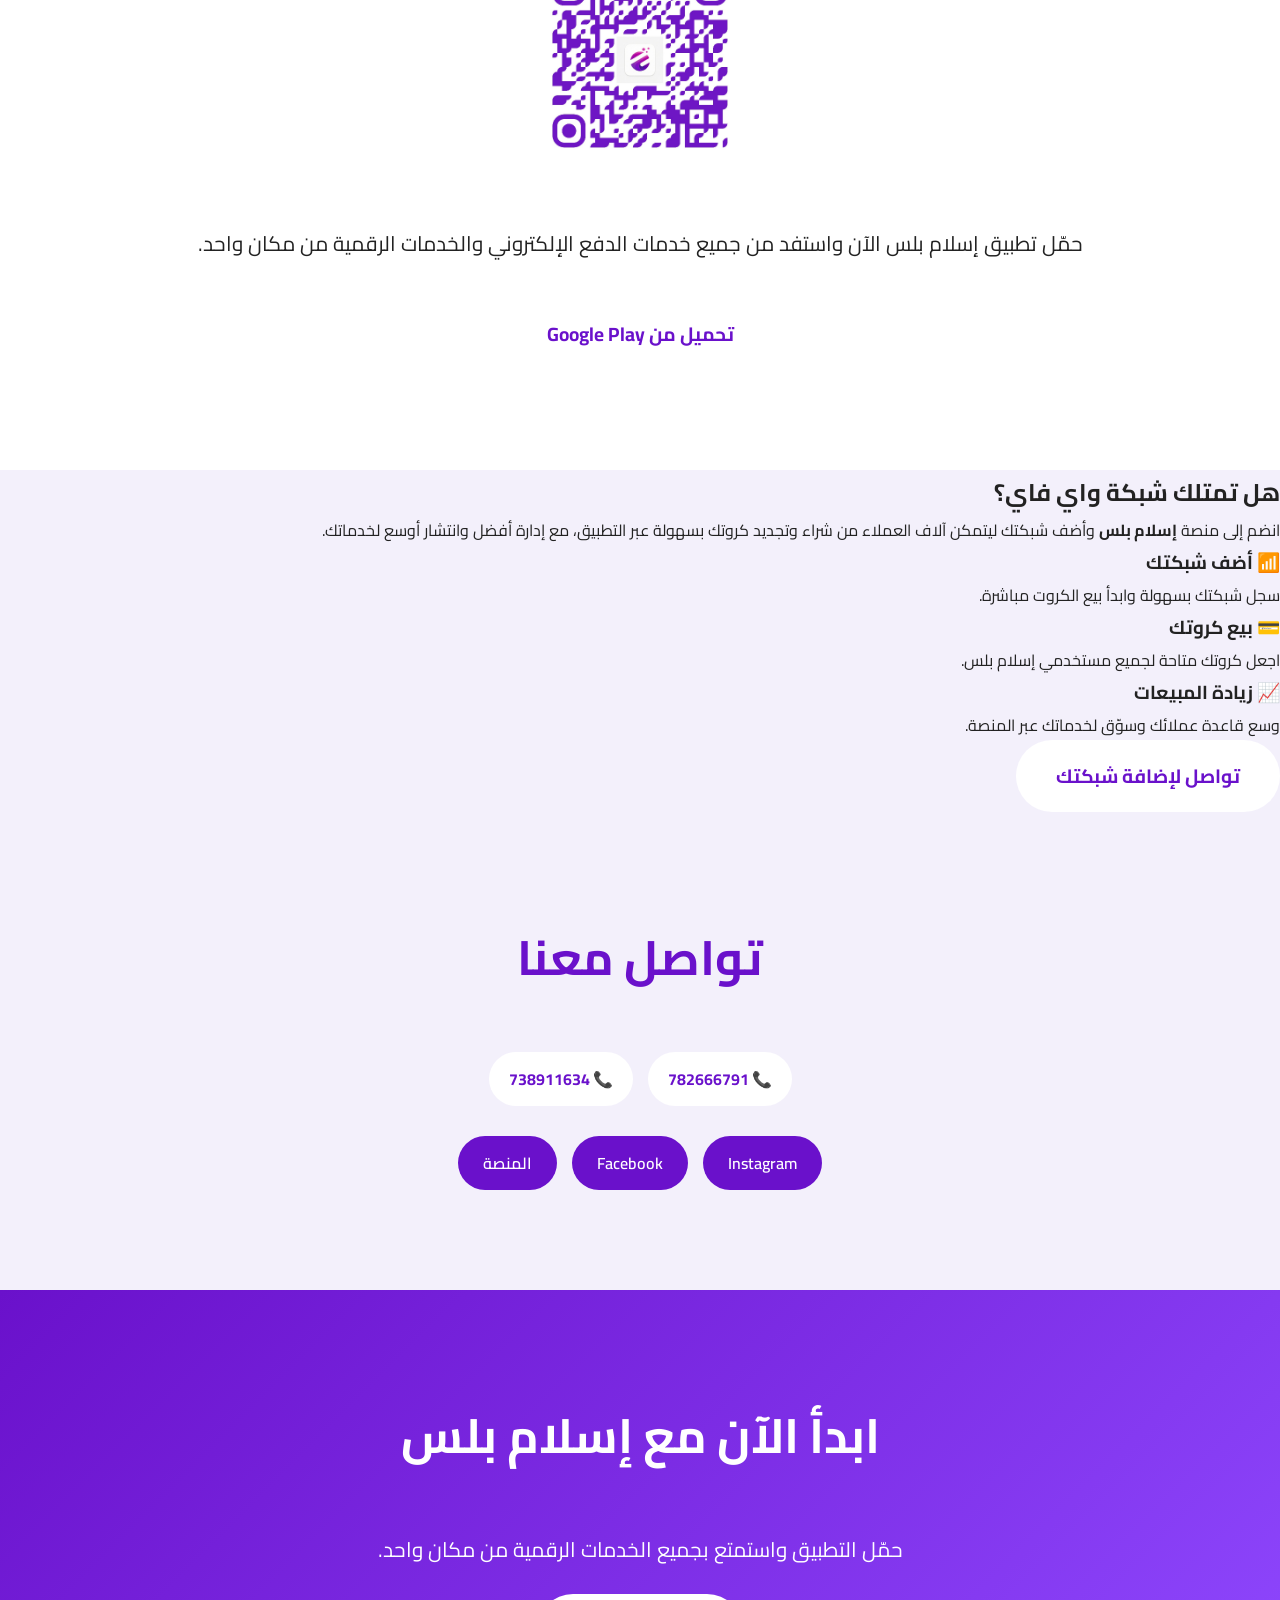
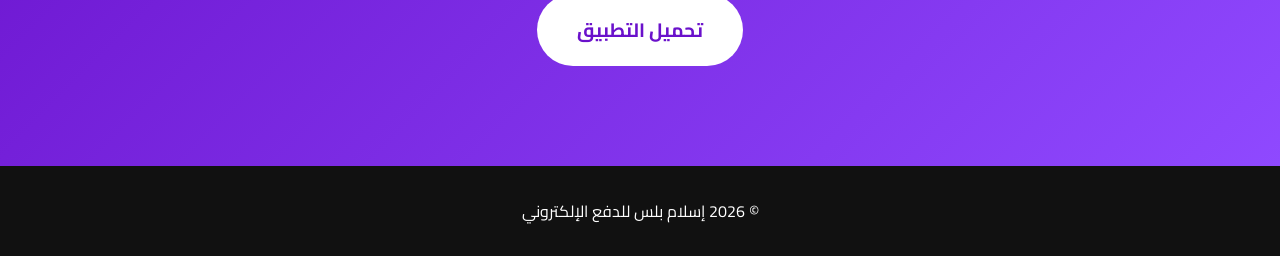
==== commit 08e6fc5f: "Update index.html" ====
--- a/index.html
+++ b/index.html
@@ -10,7 +10,7 @@
 
 <title>إسلام بلس | الدفع الإلكتروني وشحن الألعاب والبطاقات الإلكترونية في اليمن</title>
 
-<meta name="description" content="إسلام بلس للدفع الإلكتروني - تطبيق متكامل يوفر خدمات الدفع الإلكتروني، شحن الألعاب، البطاقات الإلكترونية، الواي فاي، الاشتراكات الرقمية، والتحويلات المالية بسرعة وأمان في اليمن.">
+<meta name="description" content=" وخدمات الواي فاي ، وتغذية الحسابات بشرعة وأمان،إسلام بلس للدفع الإلكتروني - تطبيق متكامل يوفر خدمات الدفع الإلكتروني، شحن الألعاب، البطاقات الإلكترونية، الواي فاي، الاشتراكات الرقمية،   
 
 <meta name="keywords" content="إسلام بلس, اسلام بلس, الدفع الإلكتروني, شحن الألعاب, PUBG, Free Fire, بطاقات Google Play, بطاقات iTunes, بطاقات رقمية, واي فاي, خدمات الإنترنت, تحويل الأموال, اليمن, خدمات إلكترونية">
 
@@ -81,7 +81,7 @@
 </div>
 
 <div class="menu">
-<a href="#services">الخدمات</a>
+<a href="services.html">الخدمات</a>
 <a href="#features">المميزات</a>
 <a href="#screens">التطبيق</a>
 <a href="#download">التحميل</a>
@@ -183,9 +183,10 @@
 <p>شراء بطاقات Google Play و iTunes والبطاقات الرقمية العالمية.</p>
   </div>
   <div class="card">
-<h3>📱 السوشيال ميديا</h3>
-<p>
-خدمات وحلول متنوعة لمنصات التواصل الاجتماعي المختلفة.
+<h3>🌐 خدمات أصحاب الشبكات</h3>
+
+<p>
+أضف شبكتك إلى منصة إسلام بلس وسوّق لكروتك لتصل إلى آلاف العملاء بسهولة.
 </p>
 </div>
 
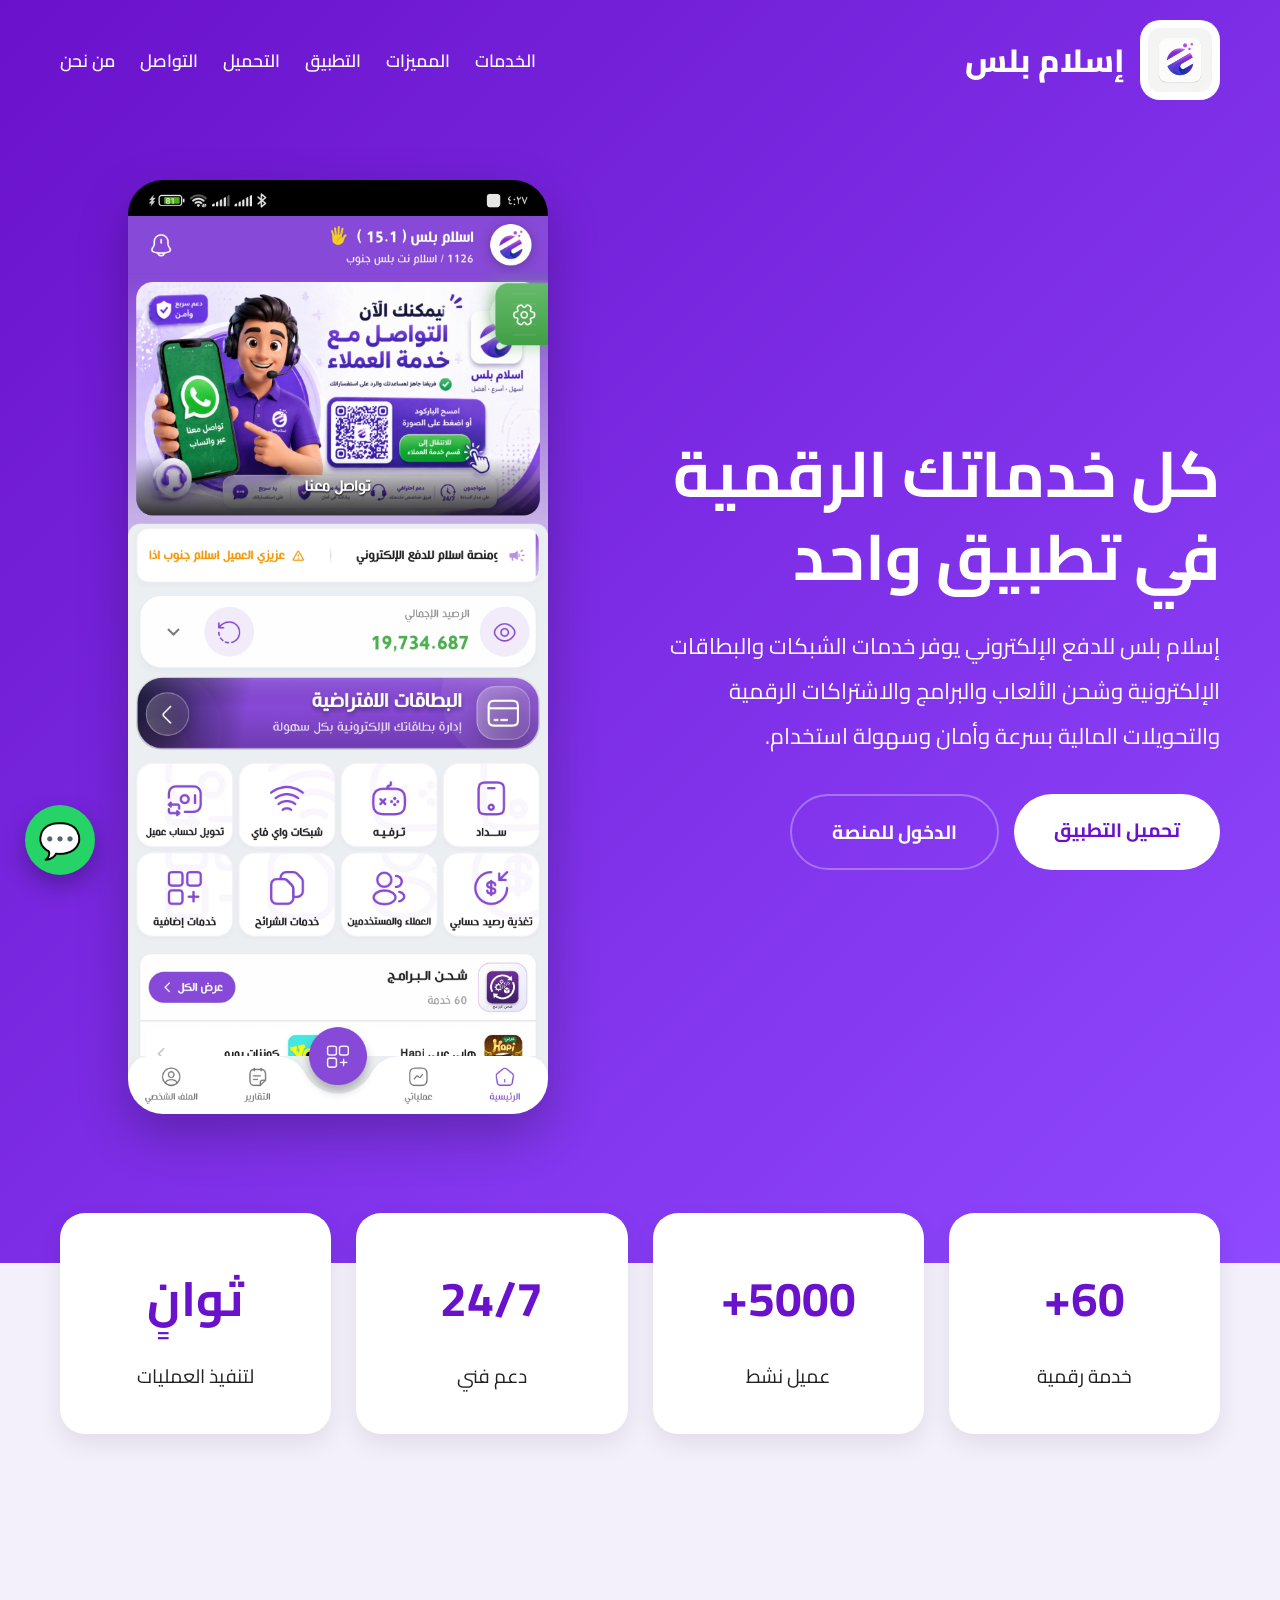
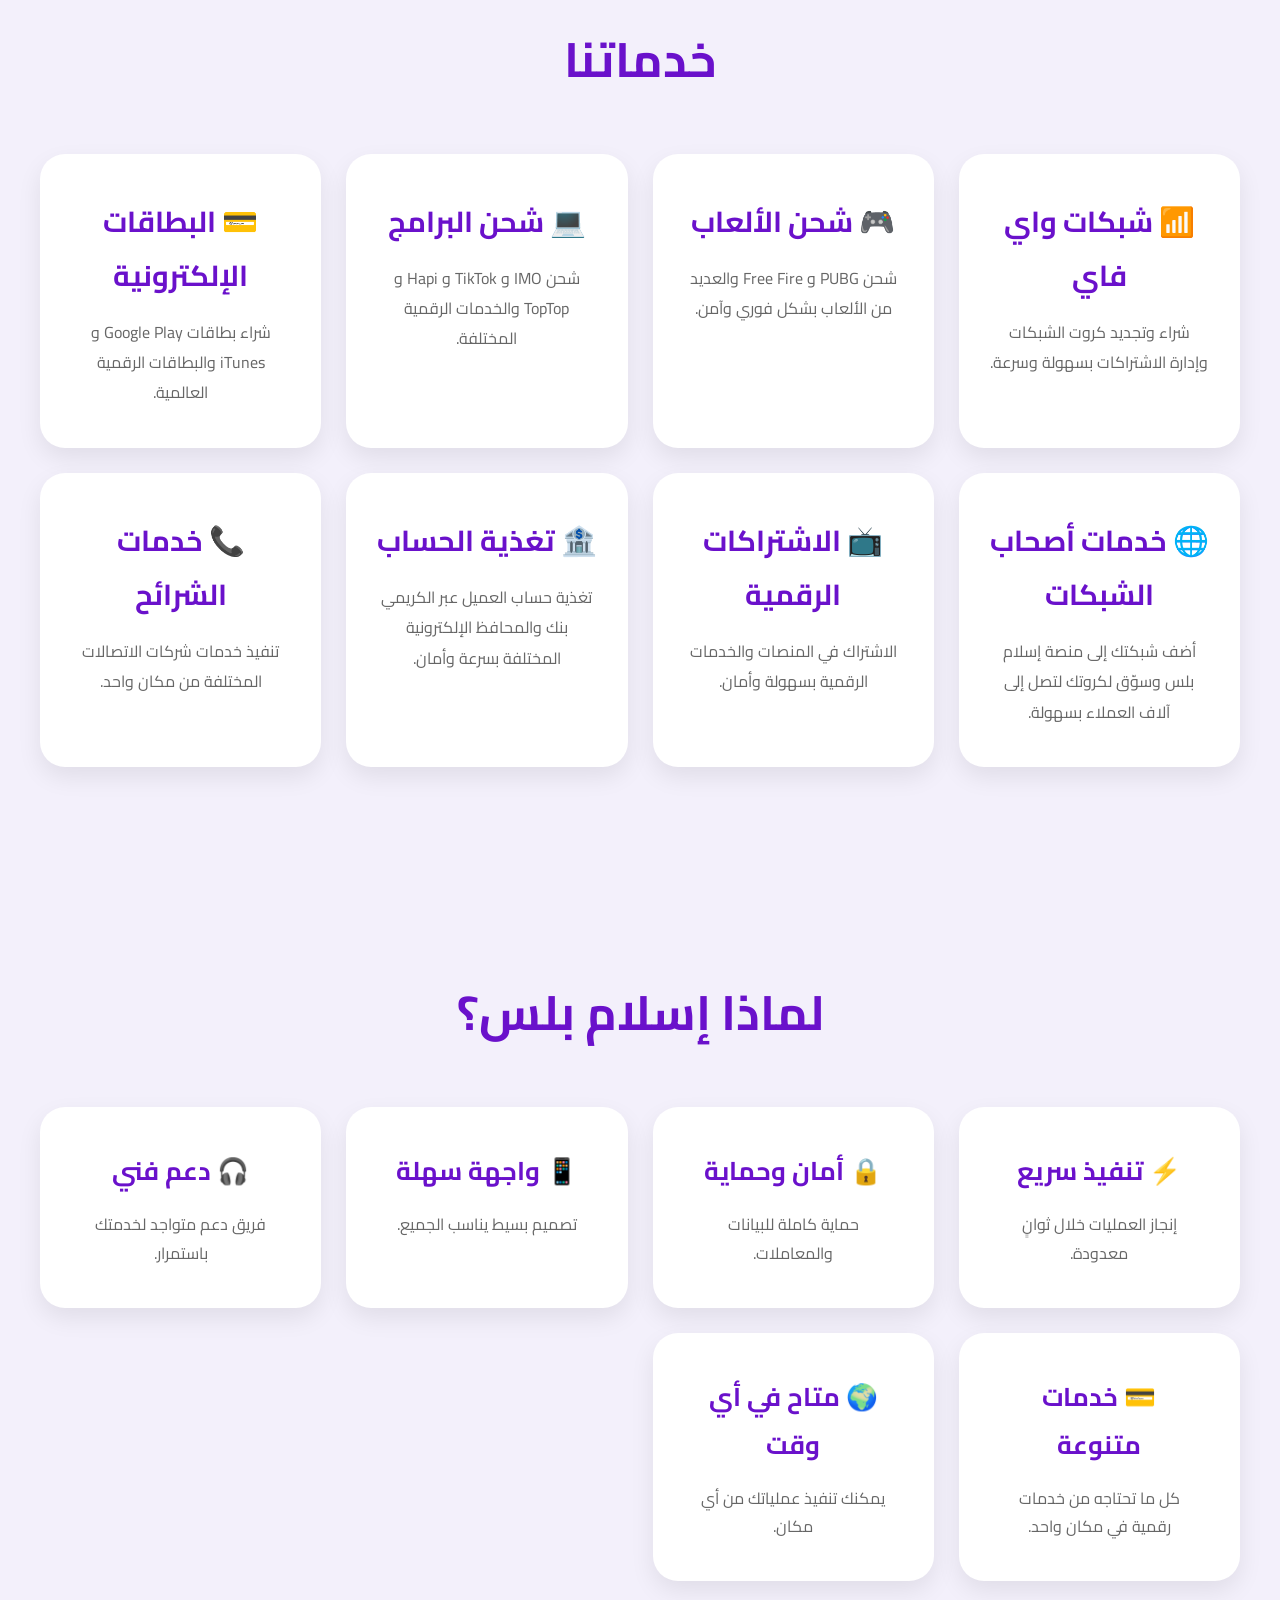
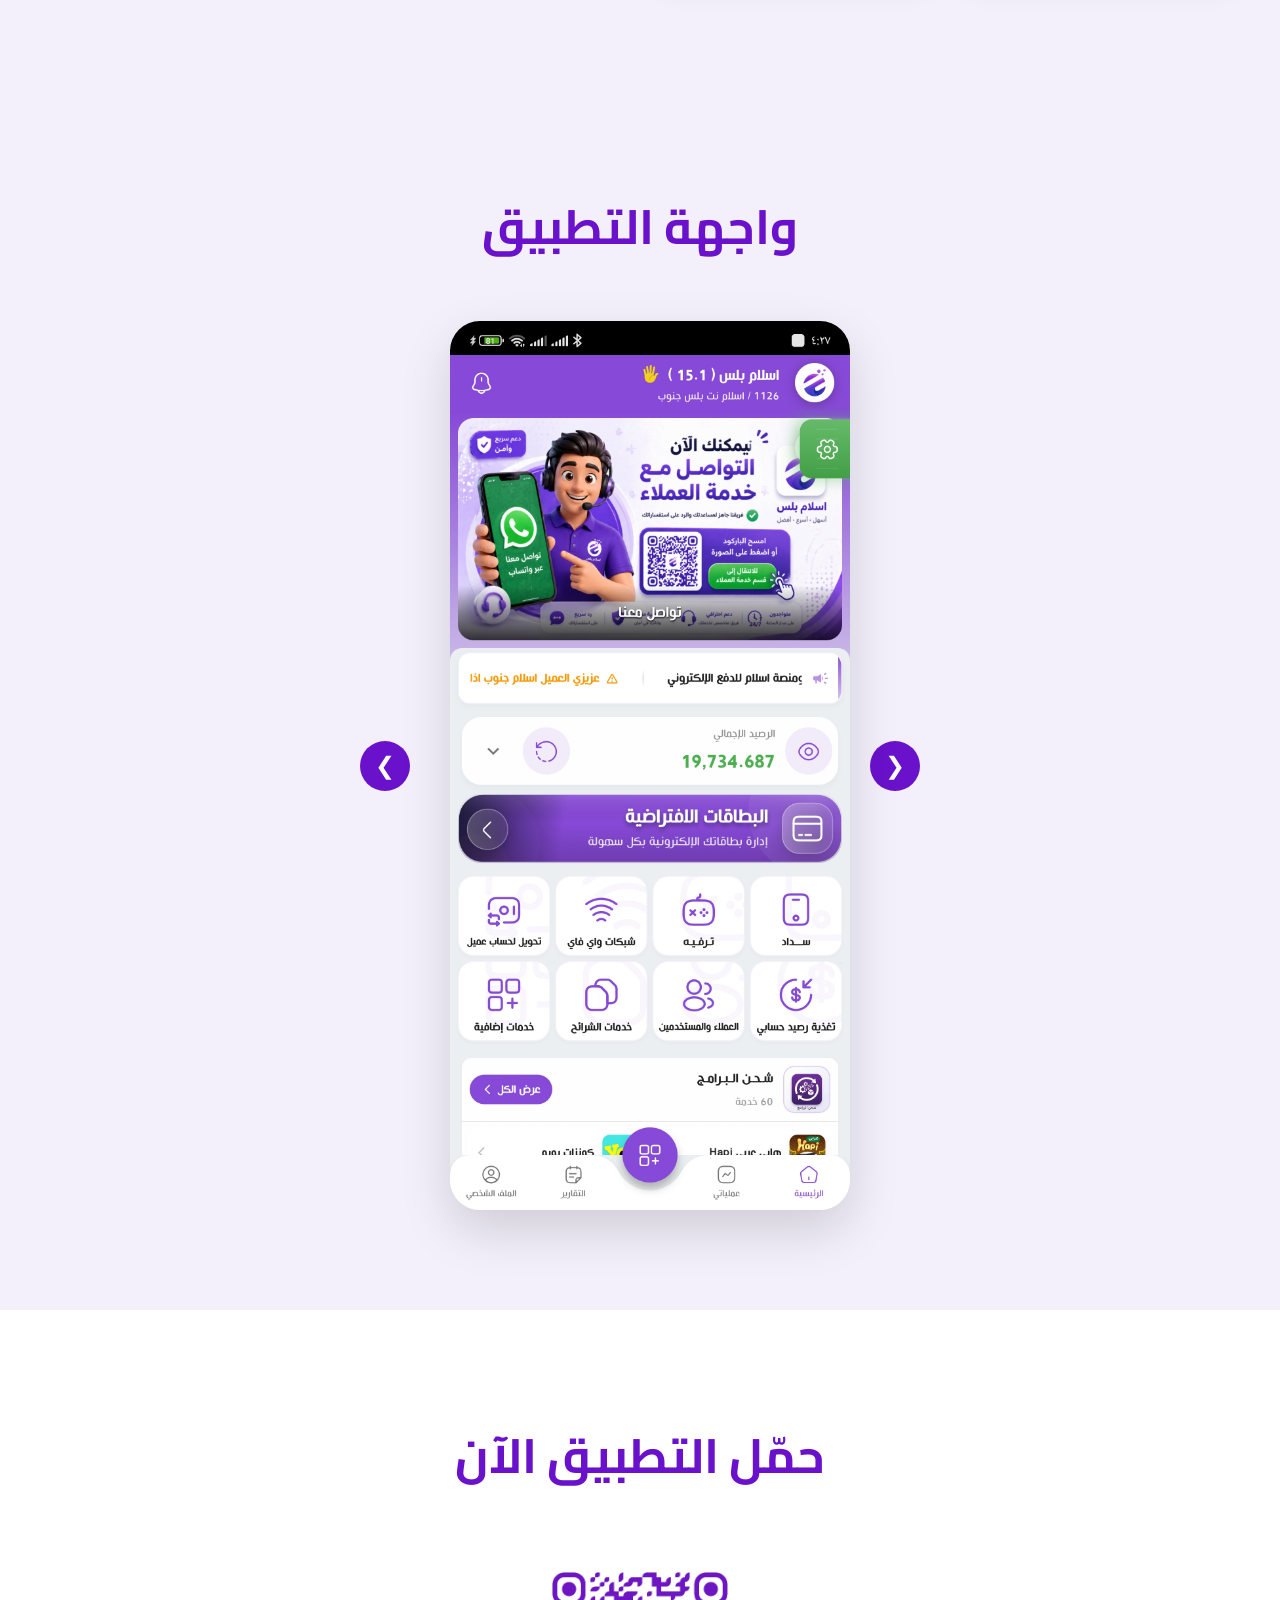
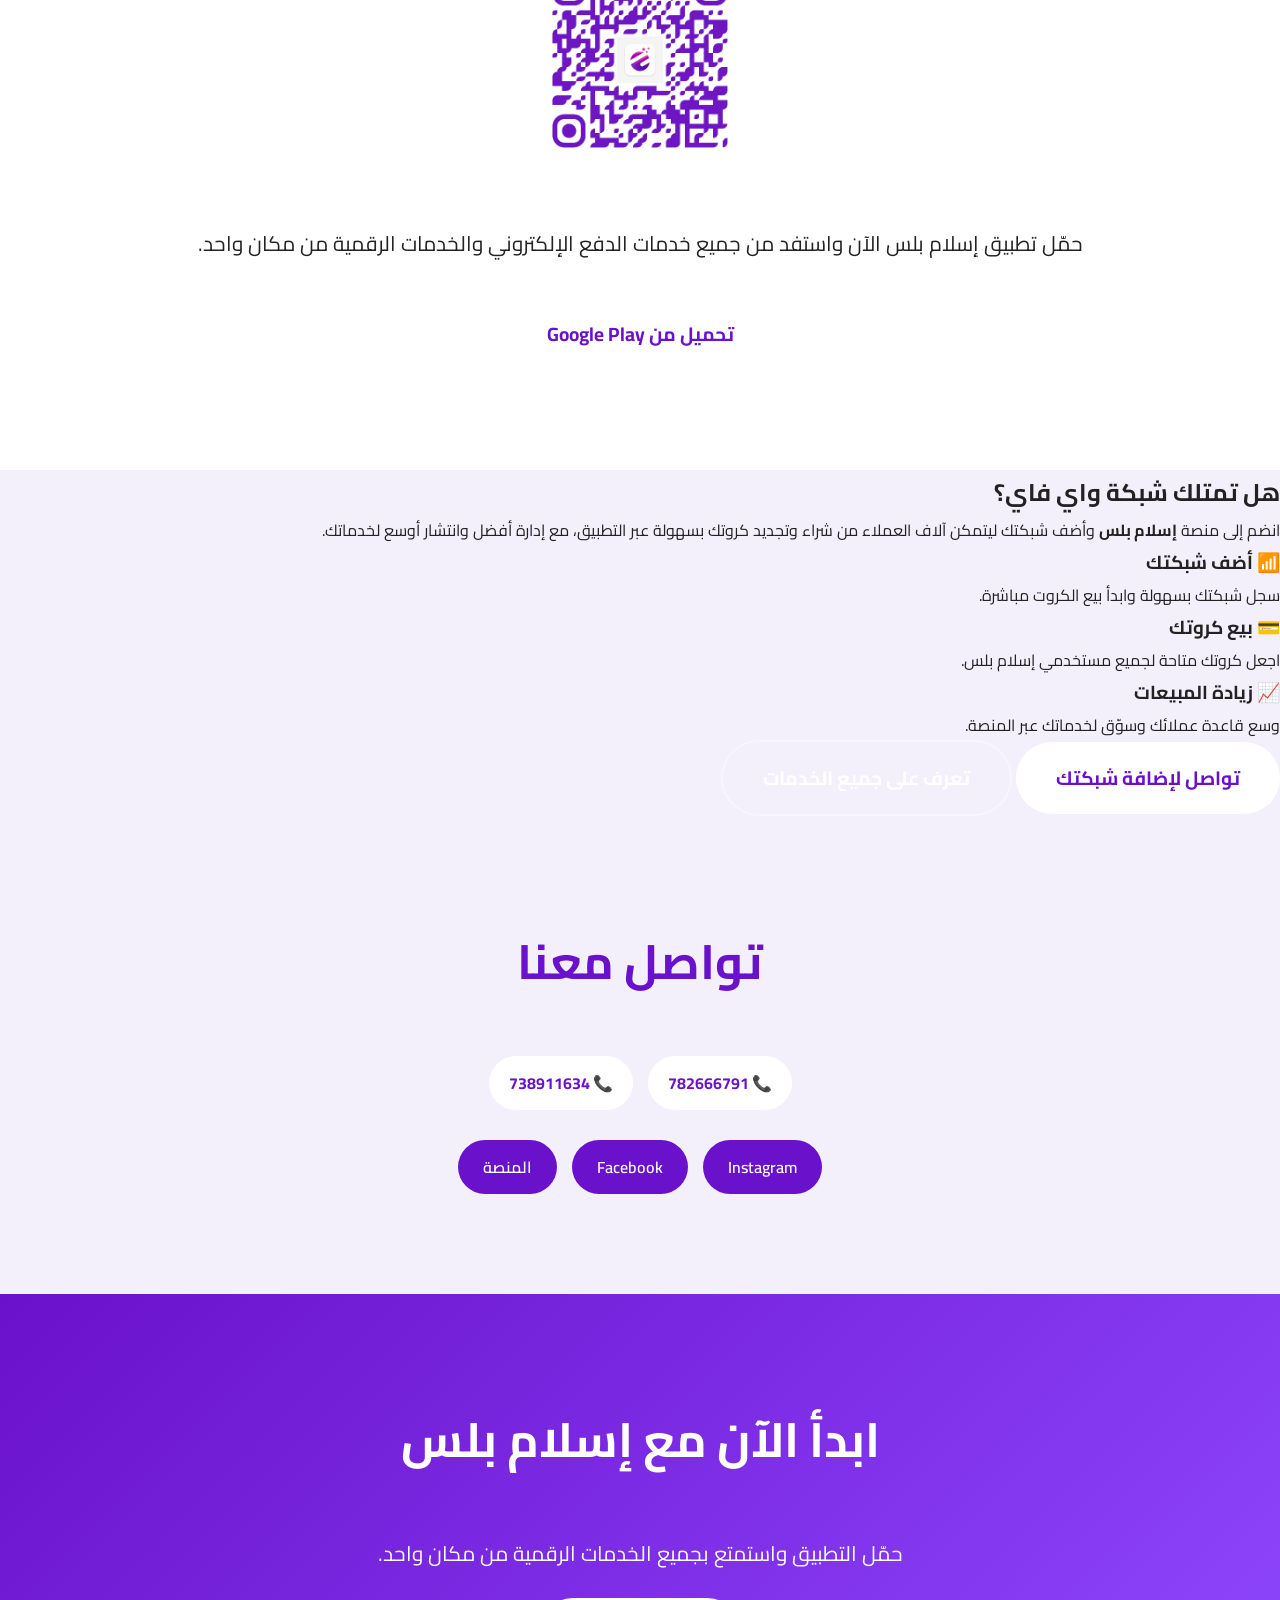
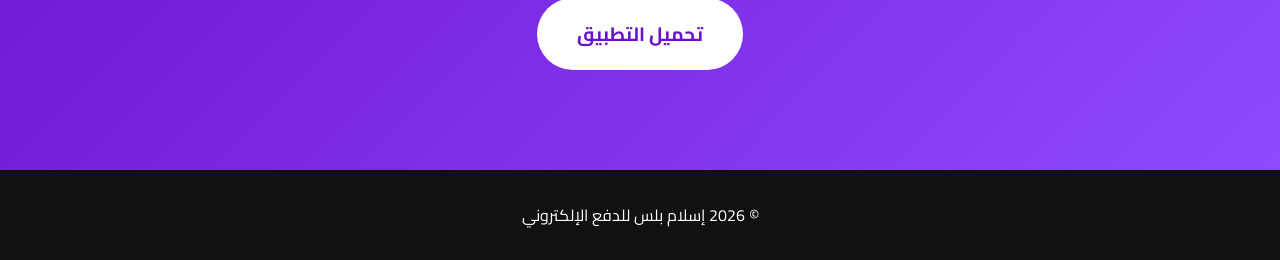
==== commit dcef3d31: "Update index.html" ====
--- a/index.html
+++ b/index.html
@@ -336,7 +336,12 @@
         <a href="https://wa.me/967782666791" class="btn-primary" target="_blank">
             تواصل لإضافة شبكتك
         </a>
-
+     
+<a href="services.html" class="btn-secondary">
+
+تعرف على جميع الخدمات
+
+ </a>
     </div>
 
  </section>
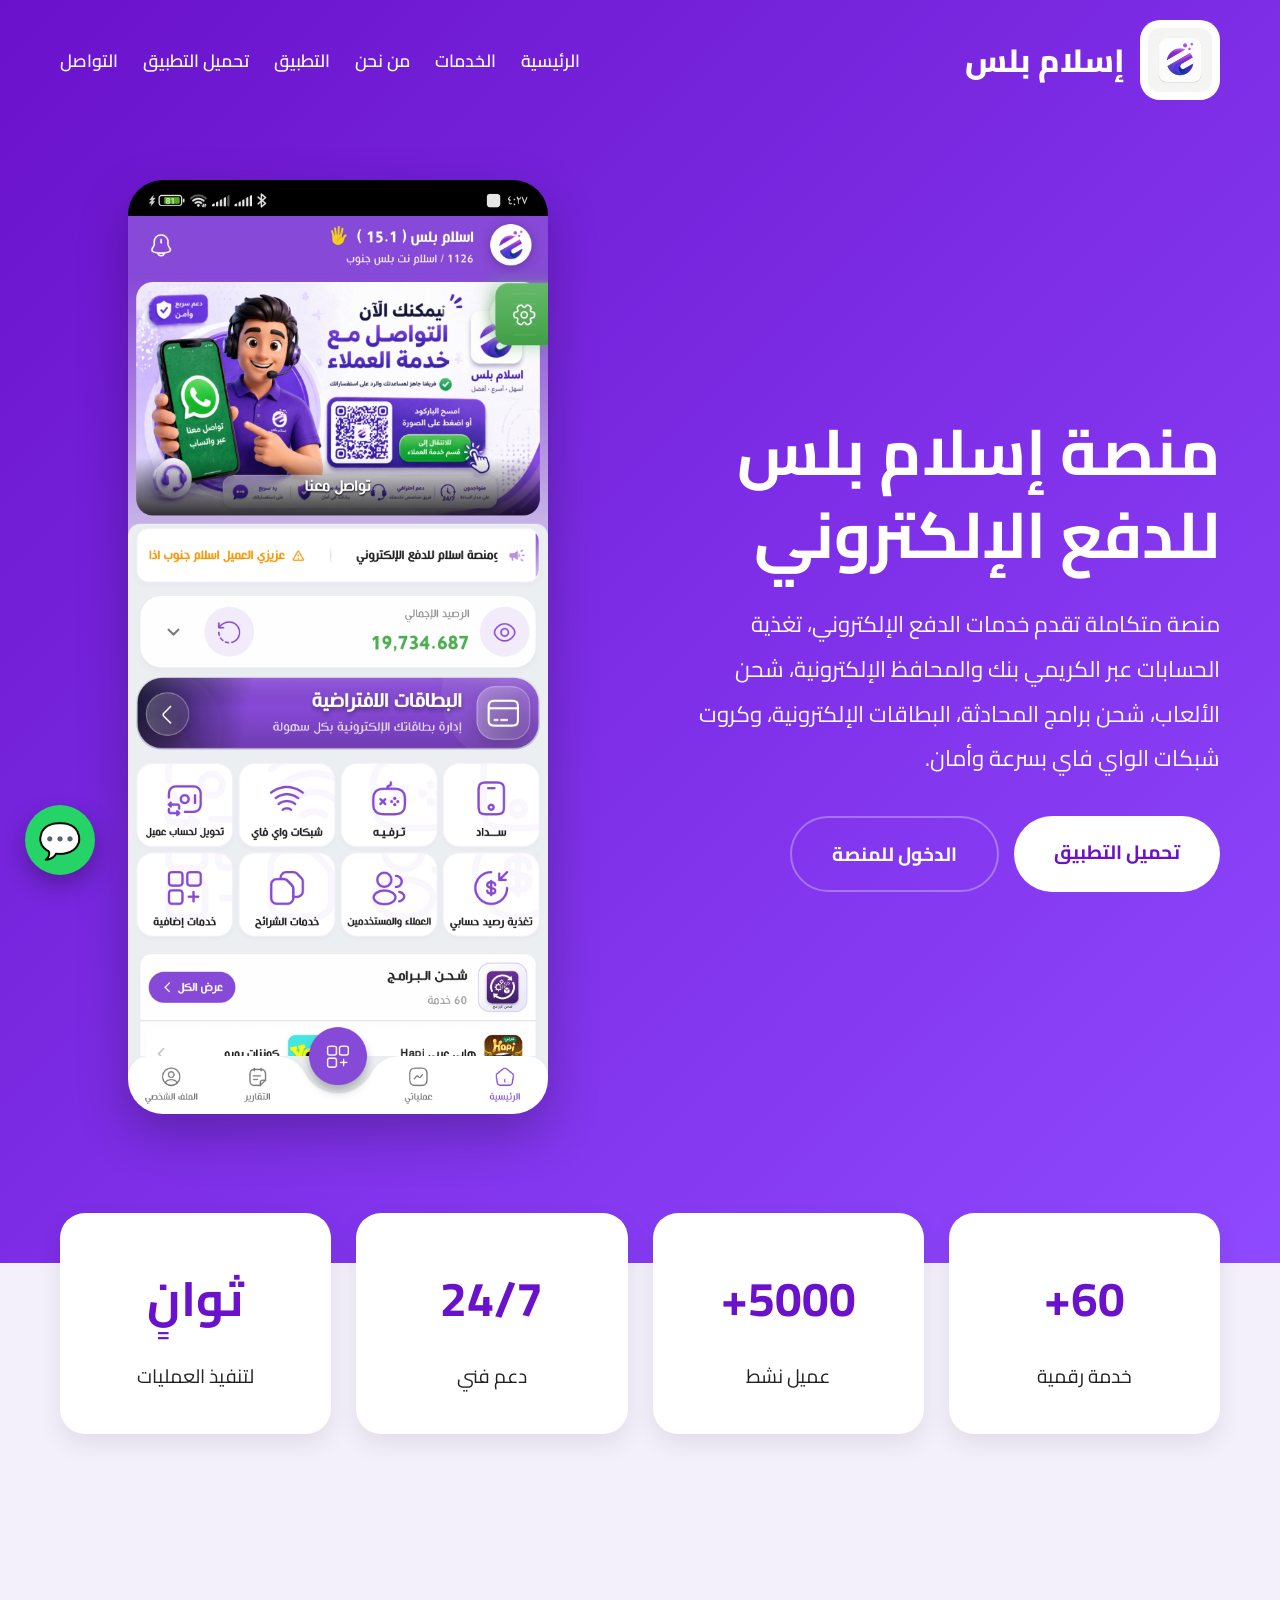
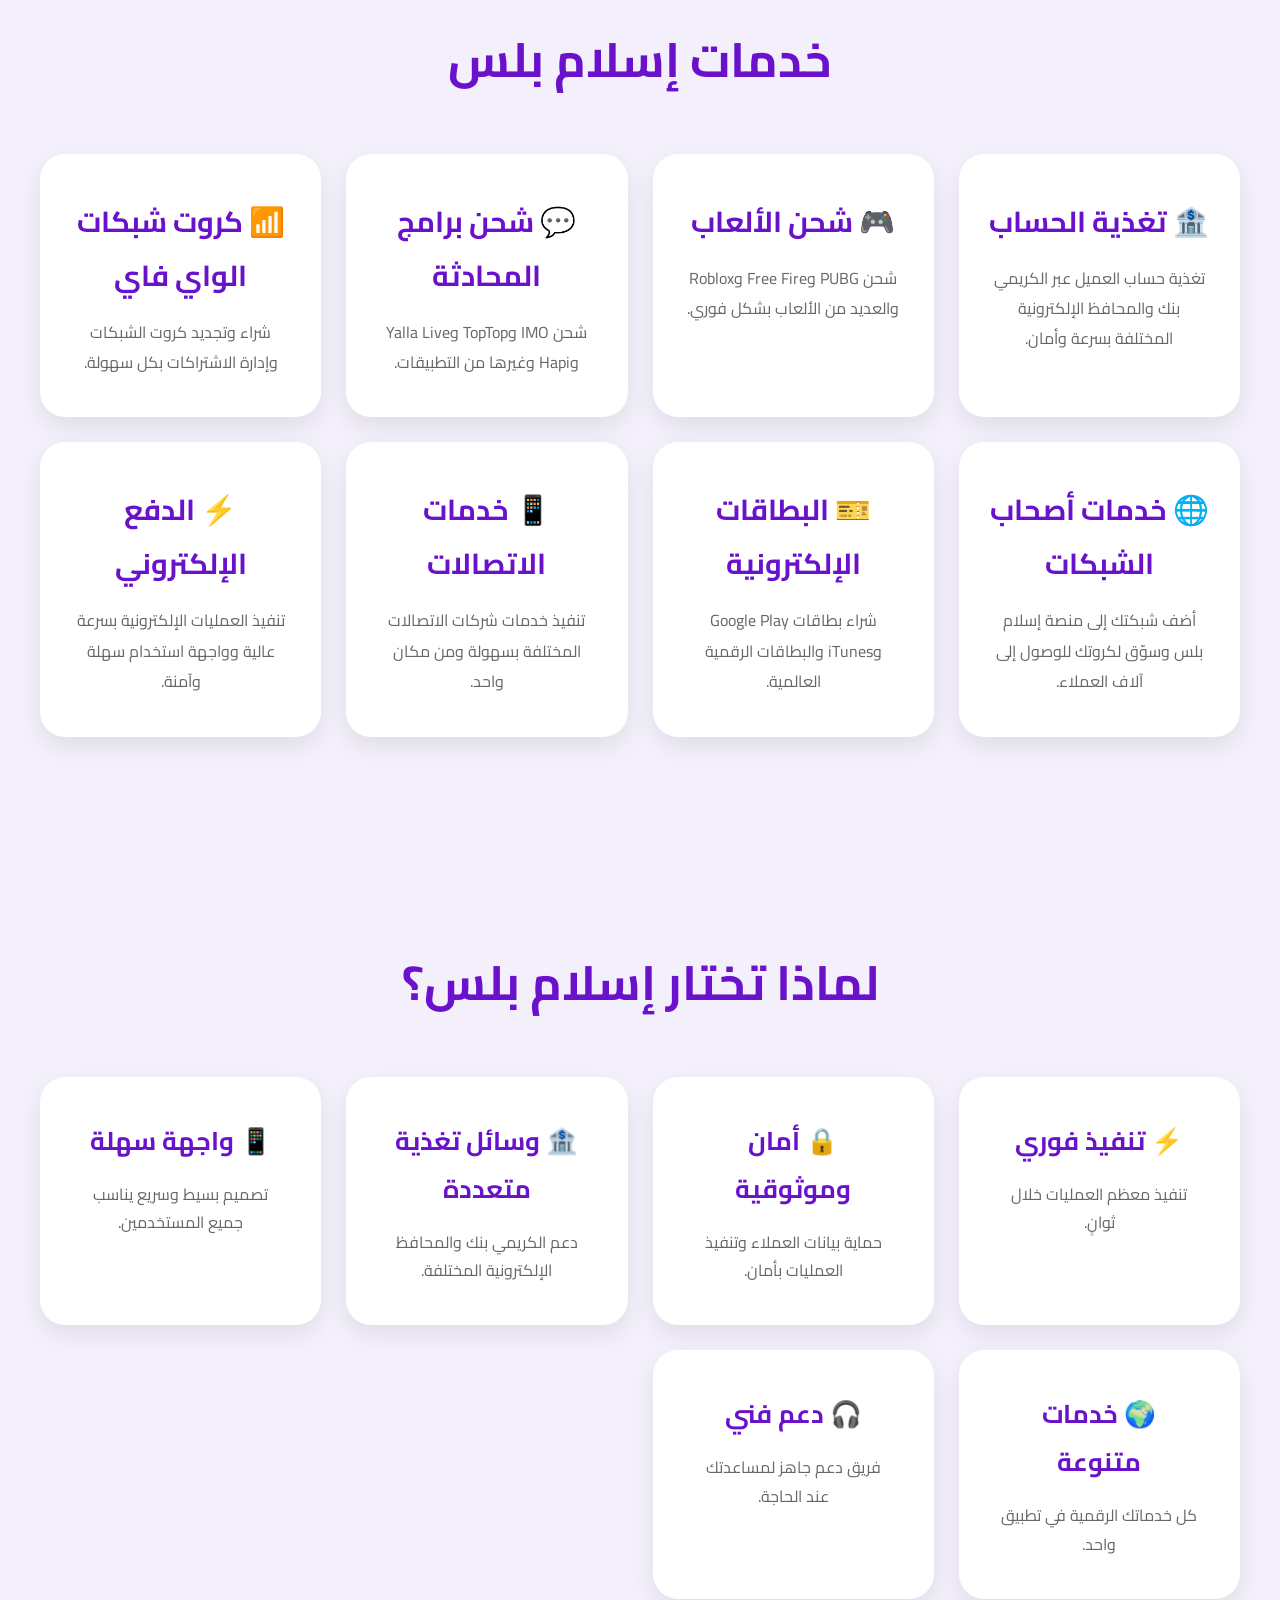
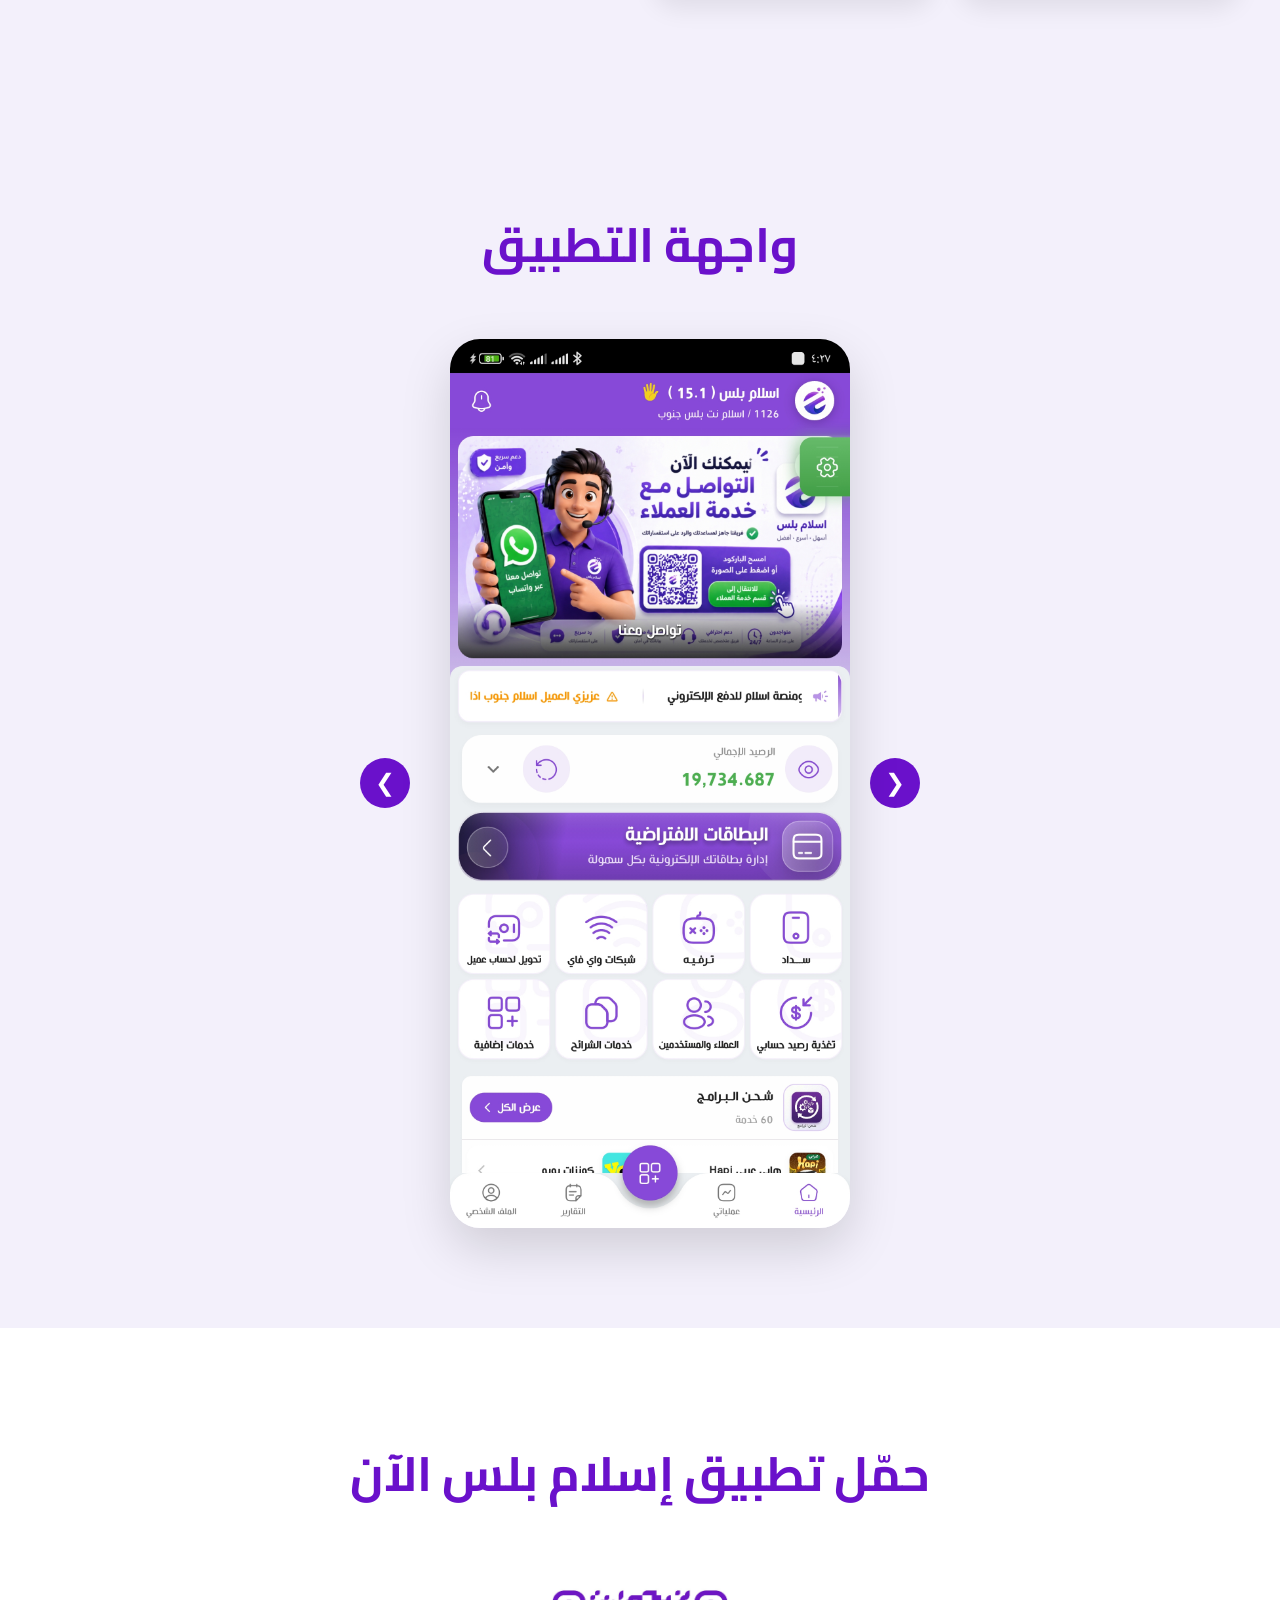
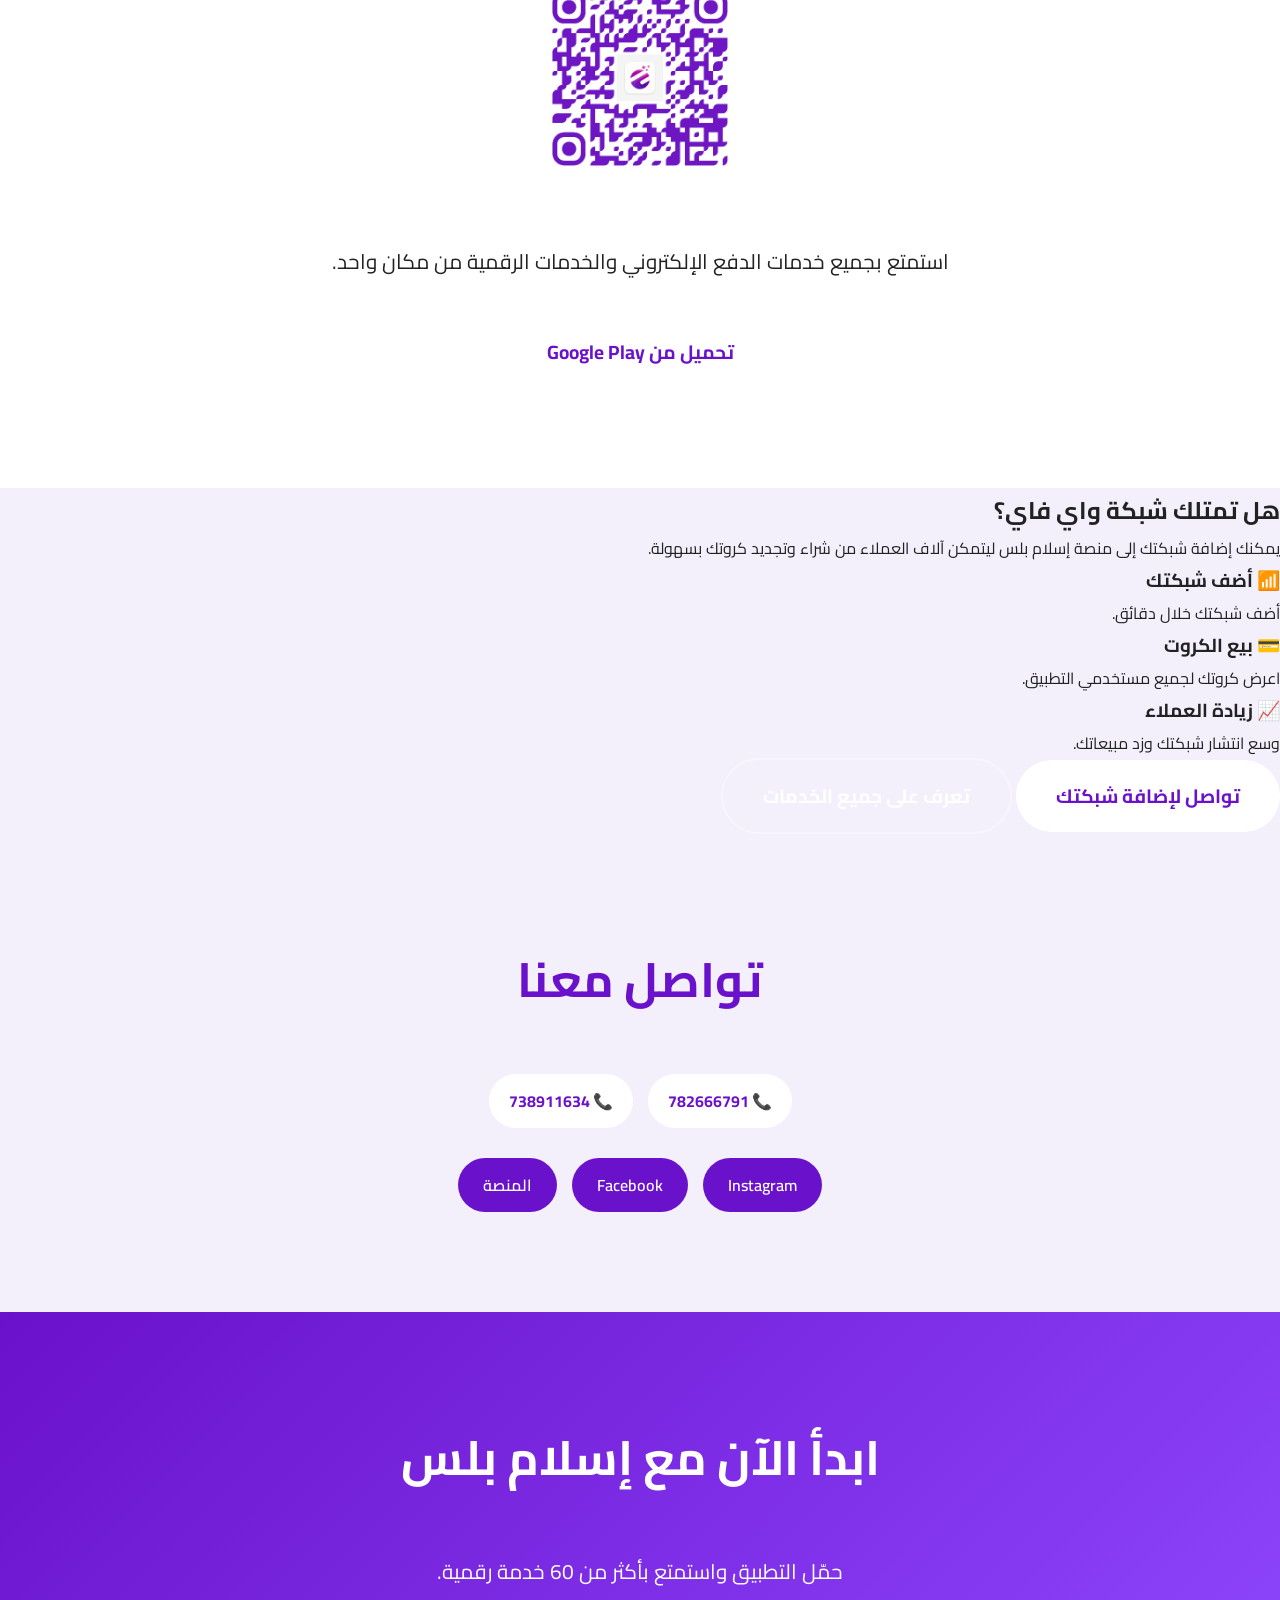
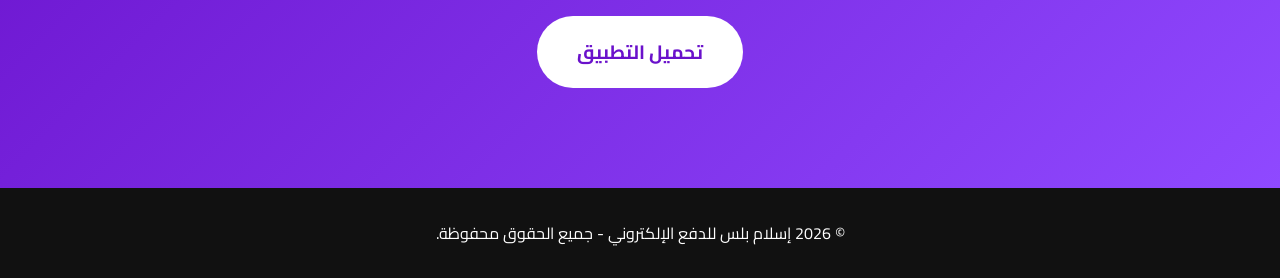
==== commit b2d26964: "Update index.html" ====
--- a/index.html
+++ b/index.html
@@ -6,13 +6,13 @@
 <meta charset="UTF-8">
 <meta name="viewport" content="width=device-width, initial-scale=1.0">
 
-<meta name="google-site-verification" content="VQF9m-vHKJ9sPBl_N6Oh6SOyro02t8KzLReoBAQgeXg" />
+<meta name="google-site-verification" content="VQF9m-vHKJ9sPBl_N6Oh6SOyro02t8KzLReoBAQgeXg">
 
 <title>إسلام بلس | الدفع الإلكتروني وشحن الألعاب والبطاقات الإلكترونية في اليمن</title>
 
-<meta name="description" content=" وخدمات الواي فاي ، وتغذية الحسابات بشرعة وأمان،إسلام بلس للدفع الإلكتروني - تطبيق متكامل يوفر خدمات الدفع الإلكتروني، شحن الألعاب، البطاقات الإلكترونية، الواي فاي، الاشتراكات الرقمية،   
-
-<meta name="keywords" content="إسلام بلس, اسلام بلس, الدفع الإلكتروني, شحن الألعاب, PUBG, Free Fire, بطاقات Google Play, بطاقات iTunes, بطاقات رقمية, واي فاي, خدمات الإنترنت, تحويل الأموال, اليمن, خدمات إلكترونية">
+<meta name="description" content="إسلام بلس للدفع الإلكتروني، تطبيق متكامل يوفر خدمات الدفع الإلكتروني، تغذية الحسابات عبر الكريمي بنك والمحافظ الإلكترونية، شحن الألعاب، شحن برامج المحادثة، البطاقات الإلكترونية، كروت الواي فاي، وإضافة شبكات الواي فاي في اليمن بسرعة وأمان.">
+
+<meta name="keywords" content="إسلام بلس, اسلام بلس, الدفع الإلكتروني, الكريمي بنك, المحافظ الإلكترونية, شحن الألعاب, PUBG, Free Fire, Google Play, iTunes, بطاقات رقمية, واي فاي, كروت الإنترنت, أصحاب الشبكات, اليمن">
 
 <meta name="author" content="Islam Plus">
 
@@ -26,7 +26,7 @@
 <meta property="og:type" content="website">
 <meta property="og:site_name" content="إسلام بلس">
 <meta property="og:title" content="إسلام بلس للدفع الإلكتروني">
-<meta property="og:description" content="كل خدماتك الرقمية في تطبيق واحد. شحن الألعاب، البطاقات الإلكترونية، الواي فاي، الاشتراكات الرقمية، والتحويلات المالية.">
+<meta property="og:description" content="كل خدماتك الرقمية في تطبيق واحد. تغذية الحسابات، شحن الألعاب، البطاقات الإلكترونية، الواي فاي، وخدمات أصحاب الشبكات.">
 <meta property="og:url" content="https://eslamnetplus.github.io/eslamplus-landing/">
 <meta property="og:image" content="https://eslamnetplus.github.io/eslamplus-landing/assets/logo.png">
 <meta property="og:locale" content="ar_YE">
@@ -34,13 +34,12 @@
 <!-- Twitter -->
 <meta name="twitter:card" content="summary_large_image">
 <meta name="twitter:title" content="إسلام بلس للدفع الإلكتروني">
-<meta name="twitter:description" content="كل خدماتك الرقمية في تطبيق واحد.">
+<meta name="twitter:description" content="خدمات الدفع الإلكتروني، شحن الألعاب، تغذية الحسابات، البطاقات الإلكترونية، وكروت الواي فاي.">
 <meta name="twitter:image" content="https://eslamnetplus.github.io/eslamplus-landing/assets/logo.png">
 
-<link rel="icon" type="image/png" href="assets/logo.png">
+<link rel="icon" href="assets/logo.png" type="image/png">
 <link rel="apple-touch-icon" href="assets/logo.png">
 
-<!-- Fonts -->
 <link rel="preconnect" href="https://fonts.googleapis.com">
 <link rel="preconnect" href="https://fonts.gstatic.com" crossorigin>
 
@@ -48,45 +47,64 @@
 
 <link rel="stylesheet" href="style.css">
 
-<!-- Structured Data -->
 <script type="application/ld+json">
 {
- "@context":"https://schema.org",
- "@type":"SoftwareApplication",
- "name":"إسلام بلس",
- "applicationCategory":"FinanceApplication",
- "operatingSystem":"Android",
- "url":"https://eslamnetplus.github.io/eslamplus-landing/",
- "downloadUrl":"https://play.google.com/store/apps/details?id=eslam.net.plus",
- "description":"تطبيق للدفع الإلكتروني يوفر خدمات الشبكات، شحن الألعاب، البطاقات الإلكترونية، الاشتراكات الرقمية، والتحويلات المالية.",
- "publisher":{
-   "@type":"Organization",
-   "name":"إسلام بلس"
- }
+  "@context":"https://schema.org",
+  "@type":"Organization",
+  "name":"إسلام بلس",
+  "url":"https://eslamnetplus.github.io/eslamplus-landing/",
+  "logo":"https://eslamnetplus.github.io/eslamplus-landing/assets/logo.png",
+  "sameAs":[
+    "https://www.facebook.com/share/p/1EH4Koy3Zr/",
+    "https://www.instagram.com/eslamnet_plus"
+  ]
 }
 </script>
 
-  </head>
-
-
-<body>
+<script type="application/ld+json">
+{
+  "@context":"https://schema.org",
+  "@type":"SoftwareApplication",
+  "name":"إسلام بلس",
+  "applicationCategory":"FinanceApplication",
+  "operatingSystem":"Android",
+  "downloadUrl":"https://play.google.com/store/apps/details?id=eslam.net.plus",
+  "url":"https://eslamnetplus.github.io/eslamplus-landing/",
+  "offers":{
+    "@type":"Offer",
+    "price":"0",
+    "priceCurrency":"USD"
+  }
+}
+</script>
+
+ </head>
+
+ <body>
 
 <header class="hero">
 
 <nav class="navbar">
 
 <div class="logo-area">
-<img src="assets/logo.png" alt="إسلام بلس">
+<img src="assets/logo.png" alt="شعار إسلام بلس">
 <span>إسلام بلس</span>
 </div>
 
 <div class="menu">
+
+<a href="index.html">الرئيسية</a>
+
 <a href="services.html">الخدمات</a>
-<a href="#features">المميزات</a>
+
+<a href="about.html">من نحن</a>
+
 <a href="#screens">التطبيق</a>
-<a href="#download">التحميل</a>
+
+<a href="#download">تحميل التطبيق</a>
+
 <a href="#contact">التواصل</a>
- <a href="about.html">من نحن</a>
+
 </div>
 
 </nav>
@@ -96,29 +114,37 @@
 <div class="hero-text">
 
 <h1>
-كل خدماتك الرقمية
-<br>
-في تطبيق واحد
+
+منصة إسلام بلس للدفع الإلكتروني
+
 </h1>
 
 <p>
-إسلام بلس للدفع الإلكتروني يوفر خدمات الشبكات والبطاقات الإلكترونية
-وشحن الألعاب والبرامج والاشتراكات الرقمية والتحويلات المالية
-بسرعة وأمان وسهولة استخدام.
+
+منصة متكاملة تقدم خدمات الدفع الإلكتروني، تغذية الحسابات عبر الكريمي بنك والمحافظ الإلكترونية، شحن الألعاب، شحن برامج المحادثة، البطاقات الإلكترونية، وكروت شبكات الواي فاي بسرعة وأمان.
+
 </p>
 
 <div class="hero-buttons">
 
 <a href="https://play.google.com/store/apps/details?id=eslam.net.plus"
+
 target="_blank"
+
 class="btn-primary">
+
 تحميل التطبيق
+
 </a>
 
 <a href="https://eslamplus.nflow.tech"
+
 target="_blank"
+
 class="btn-secondary">
+
 الدخول للمنصة
+
 </a>
 
 </div>
@@ -126,7 +152,11 @@
 </div>
 
 <div class="hero-image">
-<img src="assets/app1.jpg" alt="إسلام بلس">
+
+<img src="assets/app1.jpg"
+
+alt="واجهة تطبيق إسلام بلس">
+
 </div>
 
 </div>
@@ -136,124 +166,189 @@
 <section class="stats">
 
 <div class="stat-box">
+
 <h3>60+</h3>
+
 <p>خدمة رقمية</p>
+
 </div>
 
 <div class="stat-box">
+
 <h3>5000+</h3>
+
 <p>عميل نشط</p>
+
 </div>
 
 <div class="stat-box">
+
 <h3>24/7</h3>
+
 <p>دعم فني</p>
+
 </div>
 
 <div class="stat-box">
+
 <h3>ثوانٍ</h3>
+
 <p>لتنفيذ العمليات</p>
+
 </div>
 
 </section>
 
 <section id="services" class="services">
 
-<h2>خدماتنا</h2>
+<h2>
+
+خدمات إسلام بلس
+
+</h2>
 
 <div class="cards">
 
 <div class="card">
-<h3>📶 شبكات واي فاي</h3>
-<p>شراء وتجديد كروت الشبكات وإدارة الاشتراكات بسهولة وسرعة.</p>
-</div>
-
-<div class="card">
+
+<h3>🏦 تغذية الحساب</h3>
+
+<p>
+
+تغذية حساب العميل عبر الكريمي بنك والمحافظ الإلكترونية المختلفة بسرعة وأمان.
+
+</p>
+
+</div>
+
+<div class="card">
+
 <h3>🎮 شحن الألعاب</h3>
-<p>شحن PUBG و Free Fire والعديد من الألعاب بشكل فوري وآمن.</p>
-</div>
-
-<div class="card">
-<h3>💻 شحن البرامج</h3>
-<p>شحن IMO و TikTok و Hapi و TopTop والخدمات الرقمية المختلفة.</p>
-</div>
-
-<div class="card">
-<h3>💳 البطاقات الإلكترونية</h3>
-<p>شراء بطاقات Google Play و iTunes والبطاقات الرقمية العالمية.</p>
-  </div>
-  <div class="card">
+
+<p>
+
+شحن PUBG وFree Fire وRoblox والعديد من الألعاب بشكل فوري.
+
+</p>
+
+</div>
+
+<div class="card">
+
+<h3>💬 شحن برامج المحادثة</h3>
+
+<p>
+
+شحن IMO وTopTop وYalla Live وHapi وغيرها من التطبيقات.
+
+</p>
+
+</div>
+
+<div class="card">
+
+<h3>📶 كروت شبكات الواي فاي</h3>
+
+<p>
+
+شراء وتجديد كروت الشبكات وإدارة الاشتراكات بكل سهولة.
+
+</p>
+
+</div>
+
+<div class="card">
+
 <h3>🌐 خدمات أصحاب الشبكات</h3>
 
 <p>
-أضف شبكتك إلى منصة إسلام بلس وسوّق لكروتك لتصل إلى آلاف العملاء بسهولة.
-</p>
-</div>
-
-<div class="card">
-<h3>📺 الاشتراكات الرقمية</h3>
-<p>
-الاشتراك في المنصات والخدمات الرقمية بسهولة وأمان.
-</p>
-</div>
-
-<div class="card">
- <h3>🏦 تغذية الحساب</h3>
-<p>
-تغذية حساب العميل عبر الكريمي بنك والمحافظ الإلكترونية المختلفة بسرعة وأمان.
-</p>
-</div>
-
-<div class="card">
-<h3>📞 خدمات الشرائح</h3>
-<p>
-تنفيذ خدمات شركات الاتصالات المختلفة من مكان واحد.
-</p>
-</div>
-
-</div>
-
-</section>
-
-<section id="features" class="features">
-
-<h2>لماذا إسلام بلس؟</h2>
+
+أضف شبكتك إلى منصة إسلام بلس وسوّق لكروتك للوصول إلى آلاف العملاء.
+
+</p>
+
+</div>
+
+<div class="card">
+
+<h3>🎫 البطاقات الإلكترونية</h3>
+
+<p>
+
+شراء بطاقات Google Play وiTunes والبطاقات الرقمية العالمية.
+
+</p>
+
+</div>
+
+<div class="card">
+
+<h3>📱 خدمات الاتصالات</h3>
+
+<p>
+
+تنفيذ خدمات شركات الاتصالات المختلفة بسهولة ومن مكان واحد.
+
+</p>
+
+</div>
+
+<div class="card">
+
+<h3>⚡ الدفع الإلكتروني</h3>
+
+<p>
+
+تنفيذ العمليات الإلكترونية بسرعة عالية وواجهة استخدام سهلة وآمنة.
+
+</p>
+
+</div>
+
+</div>
+
+ </section>
+
+ <section id="features" class="features">
+
+<h2>لماذا تختار إسلام بلس؟</h2>
 
 <div class="feature-grid">
 
 <div>
-<h3>⚡ تنفيذ سريع</h3>
-<p>إنجاز العمليات خلال ثوانٍ معدودة.</p>
+<h3>⚡ تنفيذ فوري</h3>
+<p>تنفيذ معظم العمليات خلال ثوانٍ.</p>
 </div>
 
 <div>
-<h3>🔒 أمان وحماية</h3>
-<p>حماية كاملة للبيانات والمعاملات.</p>
+<h3>🔒 أمان وموثوقية</h3>
+<p>حماية بيانات العملاء وتنفيذ العمليات بأمان.</p>
+</div>
+
+<div>
+<h3>🏦 وسائل تغذية متعددة</h3>
+<p>دعم الكريمي بنك والمحافظ الإلكترونية المختلفة.</p>
 </div>
 
 <div>
 <h3>📱 واجهة سهلة</h3>
-<p>تصميم بسيط يناسب الجميع.</p>
+<p>تصميم بسيط وسريع يناسب جميع المستخدمين.</p>
+</div>
+
+<div>
+<h3>🌍 خدمات متنوعة</h3>
+<p>كل خدماتك الرقمية في تطبيق واحد.</p>
 </div>
 
 <div>
 <h3>🎧 دعم فني</h3>
-<p>فريق دعم متواجد لخدمتك باستمرار.</p>
-</div>
-
-<div>
-<h3>💳 خدمات متنوعة</h3>
-<p>كل ما تحتاجه من خدمات رقمية في مكان واحد.</p>
-</div>
-
-<div>
-<h3>🌍 متاح في أي وقت</h3>
-<p>يمكنك تنفيذ عملياتك من أي مكان.</p>
-</div>
-
-</div>
-
-</section>
+<p>فريق دعم جاهز لمساعدتك عند الحاجة.</p>
+</div>
+
+</div>
+
+</section>
+
 <section id="screens" class="screens">
 
 <h2>واجهة التطبيق</h2>
@@ -264,15 +359,15 @@
 
 <div class="slides">
 
-<img src="assets/app1.jpg" class="slide active" alt="1">
-
-<img src="assets/app2.jpg" class="slide" alt="2">
-
-<img src="assets/app3.jpg" class="slide" alt="3">
-
-<img src="assets/app4.jpg" class="slide" alt="4">
-
-<img src="assets/app5.jpg" class="slide" alt="5">
+<img src="assets/app1.jpg" class="slide active" alt="الواجهة الرئيسية">
+
+<img src="assets/app2.jpg" class="slide" alt="الخدمات">
+
+<img src="assets/app3.jpg" class="slide" alt="الألعاب">
+
+<img src="assets/app4.jpg" class="slide" alt="المحفظة">
+
+<img src="assets/app5.jpg" class="slide" alt="الإعدادات">
 
 </div>
 
@@ -284,67 +379,89 @@
 
 <section id="download" class="download">
 
-<h2>حمّل التطبيق الآن</h2>
-
-<img src="assets/qr.png" alt="QR Code" class="qr">
-
-<p>
-حمّل تطبيق إسلام بلس الآن واستفد من جميع خدمات الدفع الإلكتروني
-والخدمات الرقمية من مكان واحد.
-</p>
-
-<a
-href="https://play.google.com/store/apps/details?id=eslam.net.plus"
+<h2>حمّل تطبيق إسلام بلس الآن</h2>
+
+<img src="assets/qr.png" class="qr" alt="QR لتحميل التطبيق">
+
+<p>
+
+استمتع بجميع خدمات الدفع الإلكتروني والخدمات الرقمية من مكان واحد.
+
+</p>
+
+<a href="https://play.google.com/store/apps/details?id=eslam.net.plus"
+
 target="_blank"
+
 class="btn-primary">
 
 تحميل من Google Play
 
 </a>
-</section>
-
- <section class="network-owners">
-
-    <div class="container">
-
-        <h2>هل تمتلك شبكة واي فاي؟</h2>
-
-        <p>
-            انضم إلى منصة <strong>إسلام بلس</strong> وأضف شبكتك ليتمكن آلاف العملاء من
-            شراء وتجديد كروتك بسهولة عبر التطبيق، مع إدارة أفضل وانتشار أوسع لخدماتك.
-        </p>
-
-        <div class="network-features">
-
-            <div class="feature-card">
-                <h3>📶 أضف شبكتك</h3>
-                <p>سجل شبكتك بسهولة وابدأ بيع الكروت مباشرة.</p>
-            </div>
-
-            <div class="feature-card">
-                <h3>💳 بيع كروتك</h3>
-                <p>اجعل كروتك متاحة لجميع مستخدمي إسلام بلس.</p>
-            </div>
-
-            <div class="feature-card">
-                <h3>📈 زيادة المبيعات</h3>
-                <p>وسع قاعدة عملائك وسوّق لخدماتك عبر المنصة.</p>
-            </div>
-
-        </div>
-
-        <a href="https://wa.me/967782666791" class="btn-primary" target="_blank">
-            تواصل لإضافة شبكتك
-        </a>
-     
-<a href="services.html" class="btn-secondary">
+
+</section>
+
+<section class="network-owners">
+
+<div class="container">
+
+<h2>هل تمتلك شبكة واي فاي؟</h2>
+
+<p>
+
+يمكنك إضافة شبكتك إلى منصة إسلام بلس ليتمكن آلاف العملاء من شراء وتجديد كروتك بسهولة.
+
+</p>
+
+<div class="network-features">
+
+<div class="feature-card">
+
+<h3>📶 أضف شبكتك</h3>
+
+<p>أضف شبكتك خلال دقائق.</p>
+
+</div>
+
+<div class="feature-card">
+
+<h3>💳 بيع الكروت</h3>
+
+<p>اعرض كروتك لجميع مستخدمي التطبيق.</p>
+
+</div>
+
+<div class="feature-card">
+
+<h3>📈 زيادة العملاء</h3>
+
+<p>وسع انتشار شبكتك وزد مبيعاتك.</p>
+
+</div>
+
+</div>
+
+<a href="https://wa.me/967782666791"
+
+target="_blank"
+
+class="btn-primary">
+
+تواصل لإضافة شبكتك
+
+</a>
+
+<a href="services.html"
+
+class="btn-secondary">
 
 تعرف على جميع الخدمات
 
- </a>
-    </div>
-
- </section>
+</a>
+
+</div>
+
+</section>
 
 <section id="contact" class="contact">
 
@@ -353,11 +470,15 @@
 <div class="phones">
 
 <a href="tel:782666791">
+
 📞 782666791
+
 </a>
 
 <a href="tel:738911634">
+
 📞 738911634
+
 </a>
 
 </div>
@@ -365,31 +486,41 @@
 <div class="socials">
 
 <a href="https://www.instagram.com/eslamnet_plus" target="_blank">
+
 Instagram
+
 </a>
 
 <a href="https://www.facebook.com/share/p/1EH4Koy3Zr/" target="_blank">
+
 Facebook
+
 </a>
 
 <a href="https://eslamplus.nflow.tech" target="_blank">
+
 المنصة
-</a>
-
-</div>
-
-  </section>
-  <section class="cta">
+
+</a>
+
+</div>
+
+</section>
+
+<section class="cta">
 
 <h2>ابدأ الآن مع إسلام بلس</h2>
 
 <p>
-حمّل التطبيق واستمتع بجميع الخدمات الرقمية من مكان واحد.
-</p>
-
-<a
-href="https://play.google.com/store/apps/details?id=eslam.net.plus"
+
+حمّل التطبيق واستمتع بأكثر من 60 خدمة رقمية.
+
+</p>
+
+<a href="https://play.google.com/store/apps/details?id=eslam.net.plus"
+
 target="_blank"
+
 class="btn-primary">
 
 تحميل التطبيق
@@ -401,14 +532,17 @@
 <footer>
 
 <p>
-© 2026 إسلام بلس للدفع الإلكتروني
+
+© 2026 إسلام بلس للدفع الإلكتروني - جميع الحقوق محفوظة.
+
 </p>
 
 </footer>
 
-<a
-href="https://wa.me/967782666791"
+<a href="https://wa.me/967782666791"
+
 target="_blank"
+
 class="whatsapp-float">
 
 💬
@@ -419,4 +553,4 @@
 
 </body>
 
-</html>
+ </html> 
